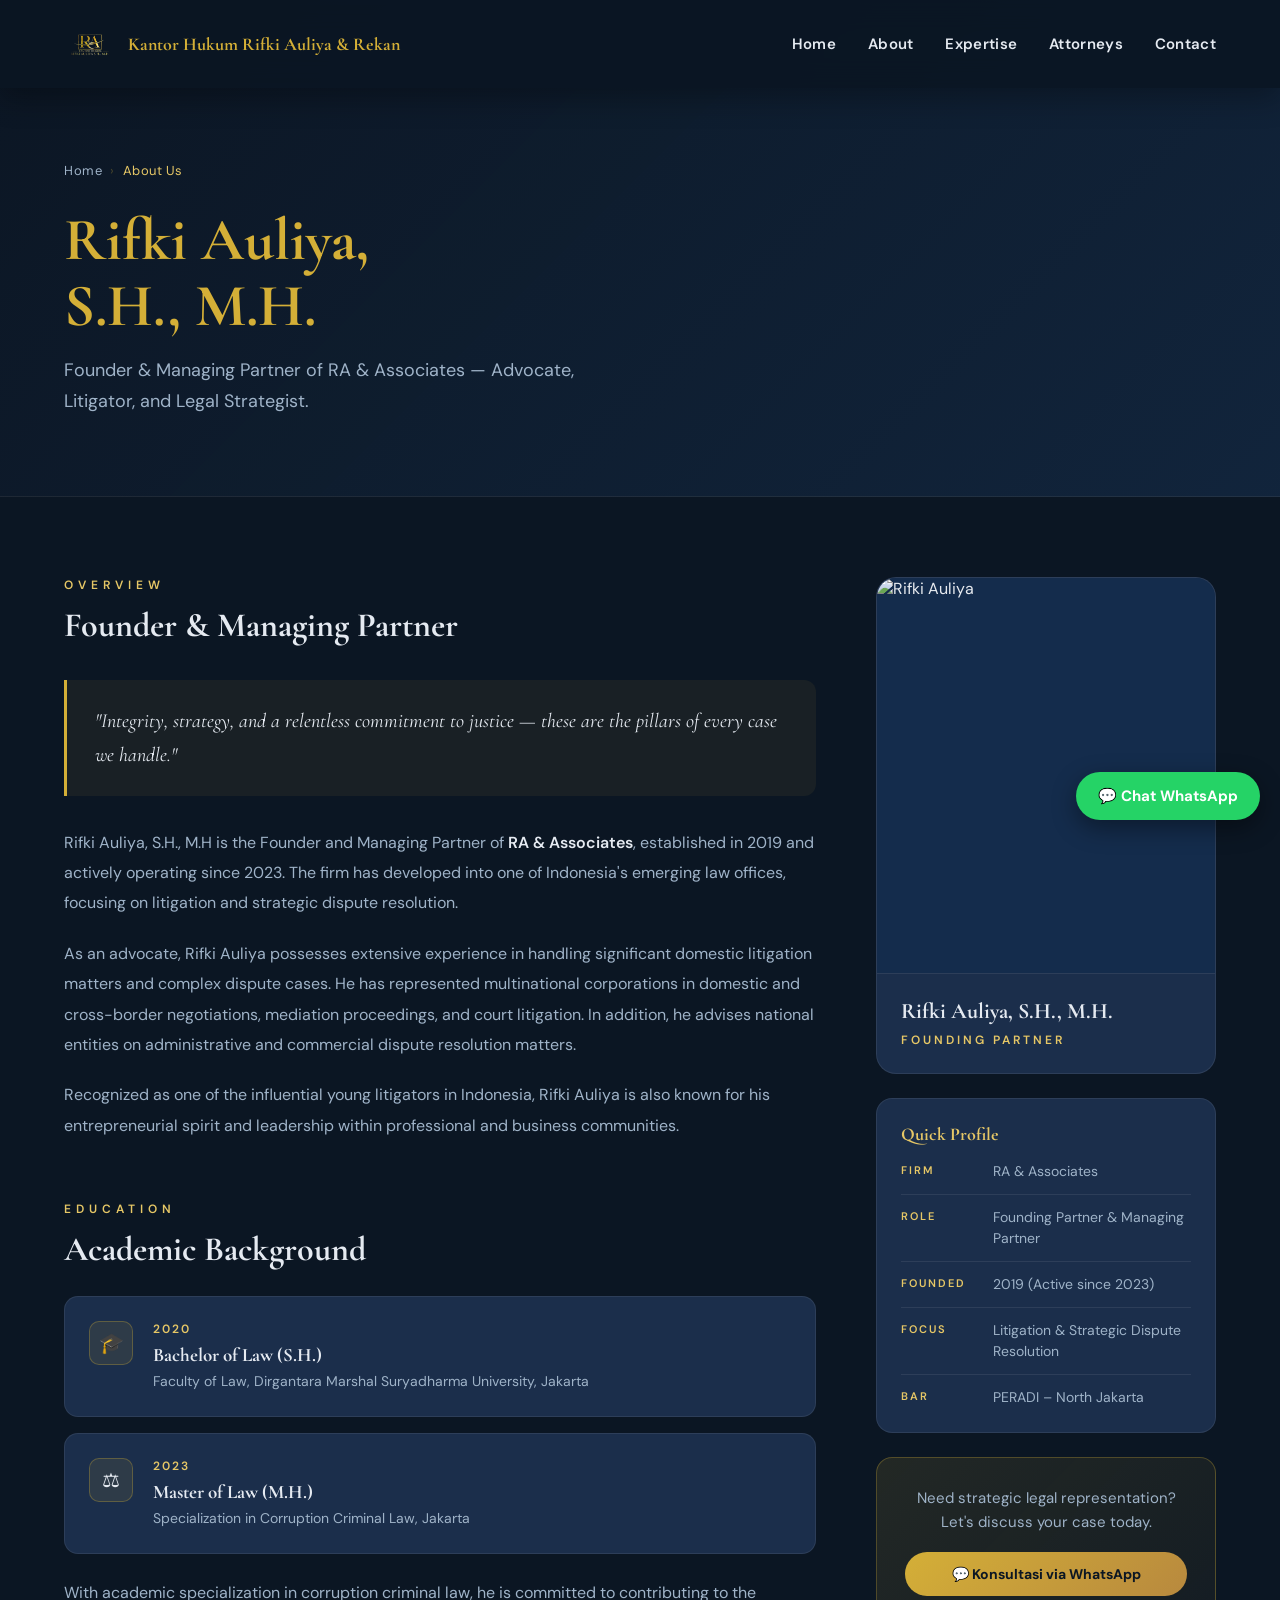
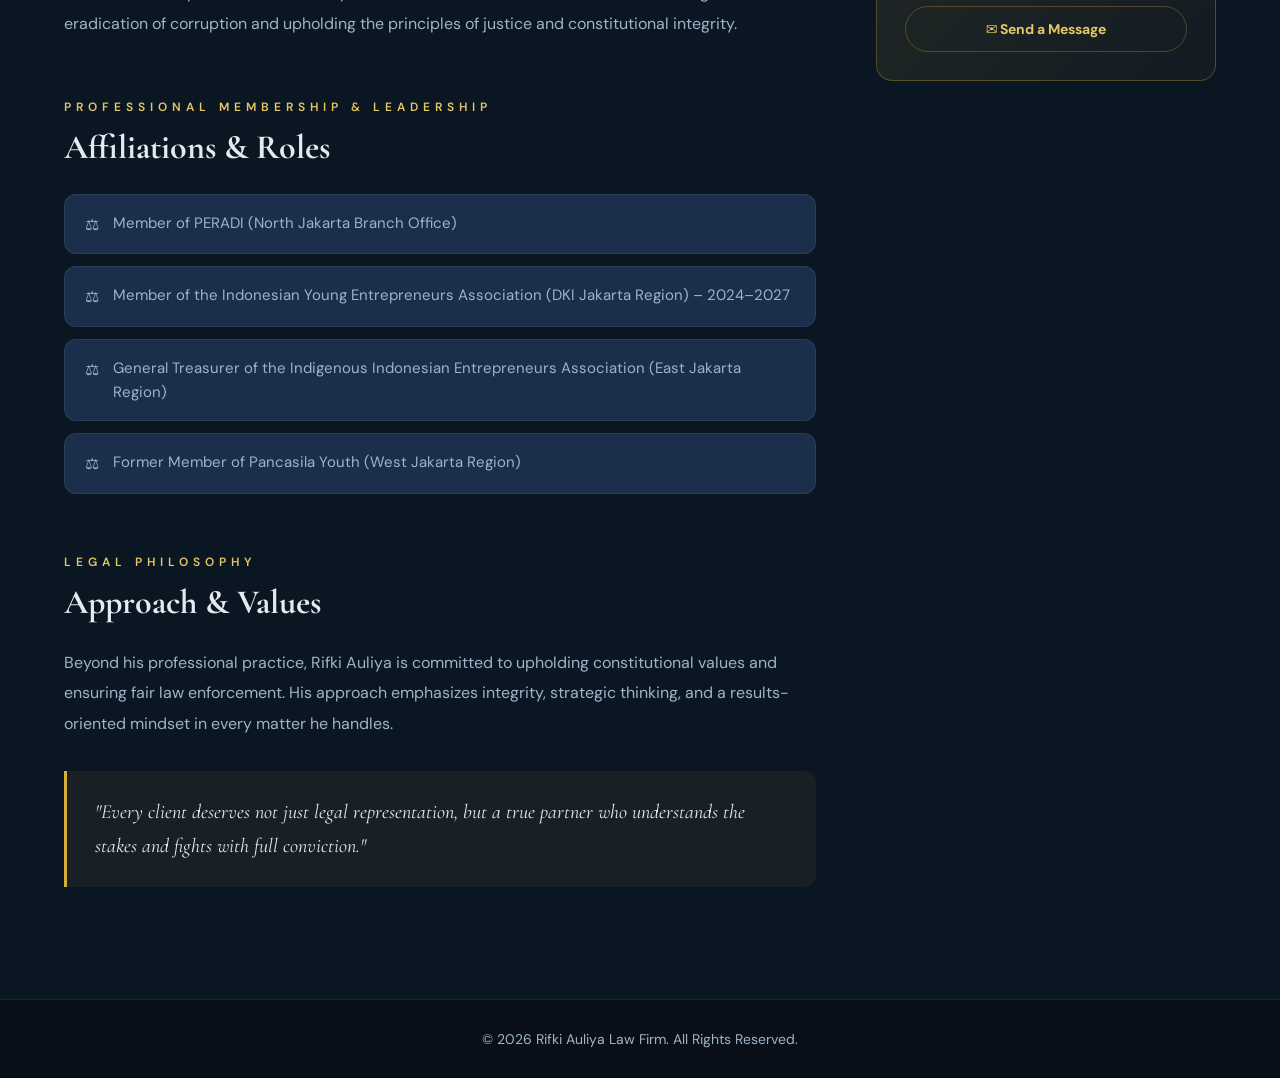
==== about.html @ 68eb241e "Revisi Rifki Law Firm" ====
<!DOCTYPE html>
<html lang="id">
<head>
<meta charset="UTF-8">
<meta name="viewport" content="width=device-width, initial-scale=1.0">
<title>About Us - Rifki Auliya Law Firm</title>

<link rel="preconnect" href="https://fonts.googleapis.com">
<link href="https://fonts.googleapis.com/css2?family=Cormorant+Garamond:wght@400;600;700&family=DM+Sans:wght@400;500;600;700&display=swap" rel="stylesheet">

<style>
/* ================= ROOT ================= */
:root{
  --dark:#0B1623;
  --dark-soft:#12263F;
  --surface:#142C4C;
  --card:#1B2E4B;
  --gold:#D4AF37;
  --gold-soft:#E6C766;
  --text:#E5EAF1;
  --muted:#9FB3C8;
  --border:rgba(255,255,255,.08);
  --border-gold:rgba(212,175,55,.3);
}

*{
  box-sizing:border-box;
  margin:0;
  padding:0;
  font-family:'DM Sans', system-ui, sans-serif;
}

body{
  background:var(--dark);
  color:var(--text);
  overflow-x:hidden;
}

/* ================= HEADER ================= */
header{
  position:fixed;
  top:0;
  left:0;
  width:100%;
  z-index:1000;
  padding:18px 0;
  background:rgba(11,22,35,.9);
  backdrop-filter:blur(14px);
  box-shadow:0 10px 30px rgba(0,0,0,.3);
}

.navbar{
  max-width:1200px;
  margin:auto;
  padding:0 24px;
  display:flex;
  justify-content:space-between;
  align-items:center;
}

.logo{
  display:flex;
  align-items:center;
  gap:12px;
  font-weight:700;
  font-size:18px;
  color:var(--gold);
  font-family:'Cormorant Garamond', serif;
  text-decoration:none;
}

.nav-menu{
  display:flex;
  gap:32px;
}

.nav-menu a{
  text-decoration:none;
  color:var(--text);
  font-weight:600;
  position:relative;
  font-size:15px;
  letter-spacing:.3px;
}

.nav-menu a::after{
  content:"";
  position:absolute;
  bottom:-6px;
  left:0;
  width:0;
  height:2px;
  background:var(--gold);
  transition:.3s;
}

.nav-menu a:hover::after{ width:100%; }
.nav-menu a:hover{ color:var(--gold-soft); }

.hamburger{
  display:none;
  font-size:26px;
  color:var(--text);
  cursor:pointer;
}

/* ================= HERO BANNER ================= */
.about-hero{
  padding-top:82px;
  background:
    linear-gradient(135deg, rgba(11,22,35,.95), rgba(18,38,63,.9)),
    url("https://images.unsplash.com/photo-1589829545856-d10d557cf95f") center/cover fixed;
  padding-bottom:80px;
  border-bottom:1px solid var(--border);
}

.about-hero-inner{
  max-width:1200px;
  margin:auto;
  padding:80px 24px 0;
}

.breadcrumb{
  display:flex;
  align-items:center;
  gap:8px;
  font-size:13px;
  color:var(--muted);
  margin-bottom:28px;
  letter-spacing:.5px;
}

.breadcrumb a{
  color:var(--muted);
  text-decoration:none;
  transition:.2s;
}

.breadcrumb a:hover{ color:var(--gold-soft); }
.breadcrumb span{ color:var(--border-gold); }

.about-hero-inner h1{
  font-family:'Cormorant Garamond', serif;
  font-size:60px;
  font-weight:700;
  color:var(--gold);
  line-height:1.1;
  max-width:700px;
}

.about-hero-inner .tagline{
  margin-top:16px;
  font-size:18px;
  color:var(--muted);
  max-width:560px;
  line-height:1.7;
}

/* ================= MAIN CONTENT ================= */
.about-main{
  max-width:1200px;
  margin:auto;
  padding:80px 24px;
  display:grid;
  grid-template-columns:1fr 340px;
  gap:60px;
  align-items:start;
}

/* ===== LEFT: ARTICLE ===== */
.about-article{}

.article-section{
  margin-bottom:60px;
}

.article-section:last-child{
  margin-bottom:0;
}

.section-label{
  letter-spacing:5px;
  font-size:12px;
  color:var(--gold-soft);
  font-weight:600;
  display:block;
  margin-bottom:12px;
}

.article-section h2{
  font-family:'Cormorant Garamond', serif;
  font-size:34px;
  font-weight:700;
  color:var(--text);
  margin-bottom:24px;
  line-height:1.25;
}

.article-section p{
  font-size:16px;
  line-height:1.9;
  color:var(--muted);
  margin-bottom:20px;
}

.article-section p:last-child{
  margin-bottom:0;
}

.article-section p strong{
  color:var(--text);
  font-weight:600;
}

/* QUOTE BLOCK */
.quote-block{
  background:rgba(212,175,55,.07);
  border-left:3px solid var(--gold);
  border-radius:0 12px 12px 0;
  padding:24px 28px;
  margin:32px 0;
}

.quote-block p{
  font-family:'Cormorant Garamond', serif;
  font-size:20px;
  font-style:italic;
  color:var(--text);
  line-height:1.7;
  margin:0;
}

/* EDUCATION CARDS */
.edu-cards{
  display:grid;
  gap:16px;
}

.edu-card{
  background:var(--card);
  border:1px solid var(--border);
  border-radius:14px;
  padding:24px;
  display:flex;
  gap:20px;
  align-items:flex-start;
  transition:.3s;
}

.edu-card:hover{
  border-color:var(--border-gold);
  background:rgba(212,175,55,.04);
}

.edu-icon{
  width:44px;
  height:44px;
  border-radius:10px;
  background:rgba(212,175,55,.1);
  border:1px solid var(--border-gold);
  display:flex;
  align-items:center;
  justify-content:center;
  font-size:20px;
  flex-shrink:0;
}

.edu-detail h4{
  font-family:'Cormorant Garamond', serif;
  font-size:19px;
  font-weight:700;
  color:var(--text);
  margin-bottom:4px;
}

.edu-detail p{
  font-size:14px;
  color:var(--muted);
  line-height:1.6;
  margin:0;
}

.edu-year{
  font-size:12px;
  letter-spacing:2px;
  color:var(--gold-soft);
  font-weight:600;
  margin-bottom:6px;
  display:block;
}

/* MEMBERSHIP LIST */
.membership-list{
  display:grid;
  gap:12px;
  list-style:none;
  padding:0;
}

.membership-list li{
  display:flex;
  align-items:flex-start;
  gap:14px;
  font-size:15px;
  color:var(--muted);
  line-height:1.6;
  padding:16px 20px;
  background:var(--card);
  border:1px solid var(--border);
  border-radius:12px;
  transition:.3s;
}

.membership-list li:hover{
  border-color:var(--border-gold);
  color:var(--text);
}

.membership-list li::before{
  content:'⚖';
  font-size:16px;
  flex-shrink:0;
  margin-top:1px;
}

/* ===== RIGHT: SIDEBAR ===== */
.about-sidebar{
  position:sticky;
  top:110px;
  display:flex;
  flex-direction:column;
  gap:24px;
}

/* PROFILE CARD */
.profile-card{
  background:var(--card);
  border:1px solid var(--border);
  border-radius:20px;
  overflow:hidden;
}

.profile-card-img{
  width:100%;
  aspect-ratio:3/3.5;
  position:relative;
  overflow:hidden;
  background:var(--surface);
}

.profile-card-img img{
  width:100%;
  height:100%;
  object-fit:cover;
  object-position:top;
  filter:grayscale(30%);
  transition:.4s;
}

.profile-card-img:hover img{
  filter:grayscale(0%);
  transform:scale(1.03);
}

.profile-card-body{
  padding:24px;
  border-top:1px solid var(--border);
}

.profile-card-body h3{
  font-family:'Cormorant Garamond', serif;
  font-size:22px;
  font-weight:700;
  color:var(--text);
  margin-bottom:4px;
}

.profile-card-body .role{
  font-size:12px;
  letter-spacing:3px;
  color:var(--gold-soft);
  font-weight:600;
}

/* QUICK INFO */
.quick-info{
  background:var(--card);
  border:1px solid var(--border);
  border-radius:16px;
  padding:24px;
}

.quick-info h4{
  font-family:'Cormorant Garamond', serif;
  font-size:18px;
  color:var(--gold-soft);
  margin-bottom:16px;
  font-weight:700;
}

.info-row{
  display:flex;
  flex-direction:column;
  gap:12px;
}

.info-item{
  display:flex;
  align-items:flex-start;
  gap:12px;
  padding-bottom:12px;
  border-bottom:1px solid var(--border);
}

.info-item:last-child{
  padding-bottom:0;
  border-bottom:none;
}

.info-item .label{
  font-size:11px;
  letter-spacing:2px;
  color:var(--gold-soft);
  font-weight:600;
  min-width:80px;
  padding-top:2px;
}

.info-item .value{
  font-size:14px;
  color:var(--muted);
  line-height:1.5;
}

/* CTA CARD */
.cta-card{
  background:linear-gradient(135deg, rgba(212,175,55,.12), rgba(212,175,55,.04));
  border:1px solid var(--border-gold);
  border-radius:16px;
  padding:28px;
  text-align:center;
}

.cta-card p{
  font-size:15px;
  color:var(--muted);
  line-height:1.6;
  margin-bottom:18px;
}

.cta-btn{
  display:inline-flex;
  align-items:center;
  gap:8px;
  padding:13px 24px;
  border-radius:50px;
  background:linear-gradient(135deg, var(--gold), #b8893e);
  color:#0B1623;
  font-weight:700;
  font-size:14px;
  text-decoration:none;
  transition:.3s;
  border:none;
  cursor:pointer;
  width:100%;
  justify-content:center;
}

.cta-btn:hover{
  transform:translateY(-2px);
  box-shadow:0 12px 30px rgba(212,175,55,.3);
}

/* ================= MOBILE SIDEBAR ================= */
.mobile-sidebar{
  position:fixed;
  top:0;
  left:-100%;
  width:270px;
  height:100vh;
  background:var(--dark-soft);
  border-right:1px solid var(--border);
  padding:100px 28px;
  transition:.3s;
  z-index:1001;
}

.mobile-sidebar.active{ left:0; }

.mobile-sidebar a{
  display:block;
  margin-bottom:24px;
  color:var(--text);
  text-decoration:none;
  font-weight:600;
  font-size:16px;
  transition:.2s;
}

.mobile-sidebar a:hover{ color:var(--gold); }

.overlay{
  position:fixed;
  inset:0;
  background:rgba(0,0,0,.6);
  opacity:0;
  pointer-events:none;
  transition:.3s;
  z-index:1000;
}

.overlay.active{
  opacity:1;
  pointer-events:auto;
}

/* ================= WHATSAPP FLOAT ================= */
.wa-float{
  position:fixed;
  bottom:80px;
  right:20px;
  background:#25D366;
  color:#fff;
  padding:14px 22px;
  border-radius:50px;
  font-weight:700;
  cursor:pointer;
  box-shadow:0 8px 25px rgba(0,0,0,.4);
  z-index:999;
  text-decoration:none;
  display:flex;
  align-items:center;
  gap:8px;
  transition:.3s;
  font-size:15px;
}

.wa-float:hover{
  transform:translateY(-3px);
  box-shadow:0 12px 30px rgba(0,0,0,.5);
}

/* ================= FOOTER ================= */
footer{
  background:#080f18;
  text-align:center;
  padding:30px;
  color:var(--muted);
  font-size:14px;
  border-top:1px solid var(--border);
}

/* ================= RESPONSIVE ================= */
@media(max-width:960px){
  .about-main{
    grid-template-columns:1fr;
  }
  .about-sidebar{
    position:static;
    order:-1;
  }
  .profile-card{
    display:grid;
    grid-template-columns:180px 1fr;
  }
  .profile-card-img{
    aspect-ratio:auto;
    min-height:200px;
  }
  .about-hero-inner h1{ font-size:44px; }
}

@media(max-width:768px){
  .nav-menu{ display:none; }
  .hamburger{ display:block; }
  .profile-card{ grid-template-columns:1fr; }
  .profile-card-img{ aspect-ratio:3/2; }
  .about-hero-inner h1{ font-size:36px; }
}

@media(max-width:500px){
  .about-hero-inner h1{ font-size:30px; }
  .wa-float{ bottom:20px; right:15px; padding:12px 18px; font-size:14px; }
}
</style>
</head>

<body>

<!-- ================= HEADER ================= -->
<header>
  <div class="navbar">
    <a href="index.html" class="logo">
      <img src="./assets/img/rifkiauliya_logo.png" alt="Logo" width="52" height="52">
      Kantor Hukum Rifki Auliya & Rekan
    </a>

    <nav class="nav-menu">
      <a href="index.html#home">Home</a>
      <a href="index.html#about">About</a>
      <a href="index.html#expertise">Expertise</a>
      <a href="index.html#attorney">Attorneys</a>
      <a href="index.html#contact">Contact</a>
    </nav>

    <div class="hamburger" id="hamburger">☰</div>
  </div>
</header>

<!-- ================= MOBILE SIDEBAR ================= -->
<div class="mobile-sidebar" id="mobileSidebar">
  <a href="index.html#home">Home</a>
  <a href="index.html#about">About</a>
  <a href="index.html#expertise">Expertise</a>
  <a href="index.html#attorney">Attorneys</a>
  <a href="index.html#contact">Contact</a>
</div>
<div class="overlay" id="overlay"></div>

<!-- ================= HERO BANNER ================= -->
<div class="about-hero">
  <div class="about-hero-inner">
    <div class="breadcrumb">
      <a href="index.html">Home</a>
      <span>›</span>
      <span style="color:var(--gold-soft);">About Us</span>
    </div>
    <h1>Rifki Auliya,<br>S.H., M.H.</h1>
    <p class="tagline">Founder & Managing Partner of RA & Associates — Advocate, Litigator, and Legal Strategist.</p>
  </div>
</div>

<!-- ================= MAIN CONTENT ================= -->
<div class="about-main">

  <!-- LEFT: ARTICLE -->
  <div class="about-article">

    <!-- INTRO -->
    <div class="article-section">
      <span class="section-label">OVERVIEW</span>
      <h2>Founder & Managing Partner</h2>

      <div class="quote-block">
        <p>"Integrity, strategy, and a relentless commitment to justice — these are the pillars of every case we handle."</p>
      </div>

      <p>
        Rifki Auliya, S.H., M.H is the Founder and Managing Partner of 
        <strong>RA & Associates</strong>, established in 2019 and actively operating 
        since 2023. The firm has developed into one of Indonesia's emerging law offices, 
        focusing on litigation and strategic dispute resolution.
      </p>

      <p>
        As an advocate, Rifki Auliya possesses extensive experience in handling 
        significant domestic litigation matters and complex dispute cases. 
        He has represented multinational corporations in domestic and cross-border 
        negotiations, mediation proceedings, and court litigation. In addition, 
        he advises national entities on administrative and commercial dispute 
        resolution matters.
      </p>

      <p>
        Recognized as one of the influential young litigators in Indonesia, 
        Rifki Auliya is also known for his entrepreneurial spirit and leadership 
        within professional and business communities.
      </p>
    </div>

    <!-- EDUCATION -->
    <div class="article-section">
      <span class="section-label">EDUCATION</span>
      <h2>Academic Background</h2>

      <div class="edu-cards">
        <div class="edu-card">
          <div class="edu-icon">🎓</div>
          <div class="edu-detail">
            <span class="edu-year">2020</span>
            <h4>Bachelor of Law (S.H.)</h4>
            <p>Faculty of Law, Dirgantara Marshal Suryadharma University, Jakarta</p>
          </div>
        </div>

        <div class="edu-card">
          <div class="edu-icon">⚖️</div>
          <div class="edu-detail">
            <span class="edu-year">2023</span>
            <h4>Master of Law (M.H.)</h4>
            <p>Specialization in Corruption Criminal Law, Jakarta</p>
          </div>
        </div>
      </div>

      <p style="margin-top:24px;">
        With academic specialization in corruption criminal law, 
        he is committed to contributing to the eradication of corruption 
        and upholding the principles of justice and constitutional integrity.
      </p>
    </div>

    <!-- MEMBERSHIPS -->
    <div class="article-section">
      <span class="section-label">PROFESSIONAL MEMBERSHIP & LEADERSHIP</span>
      <h2>Affiliations & Roles</h2>

      <ul class="membership-list">
        <li>Member of PERADI (North Jakarta Branch Office)</li>
        <li>Member of the Indonesian Young Entrepreneurs Association (DKI Jakarta Region) – 2024–2027</li>
        <li>General Treasurer of the Indigenous Indonesian Entrepreneurs Association (East Jakarta Region)</li>
        <li>Former Member of Pancasila Youth (West Jakarta Region)</li>
      </ul>
    </div>

    <!-- PHILOSOPHY -->
    <div class="article-section">
      <span class="section-label">LEGAL PHILOSOPHY</span>
      <h2>Approach & Values</h2>

      <p>
        Beyond his professional practice, Rifki Auliya is committed to 
        upholding constitutional values and ensuring fair law enforcement. 
        His approach emphasizes integrity, strategic thinking, and a 
        results-oriented mindset in every matter he handles.
      </p>

      <div class="quote-block">
        <p>"Every client deserves not just legal representation, but a true partner who understands the stakes and fights with full conviction."</p>
      </div>
    </div>

  </div>

  <!-- RIGHT: SIDEBAR -->
  <div class="about-sidebar">

    <!-- PROFILE CARD -->
    <div class="profile-card">
      <div class="profile-card-img">
        <img src="assets/img/founder.png" alt="Rifki Auliya">
      </div>
      <div class="profile-card-body">
        <h3>Rifki Auliya, S.H., M.H.</h3>
        <span class="role">FOUNDING PARTNER</span>
      </div>
    </div>

    <!-- QUICK INFO -->
    <div class="quick-info">
      <h4>Quick Profile</h4>
      <div class="info-row">
        <div class="info-item">
          <span class="label">FIRM</span>
          <span class="value">RA & Associates</span>
        </div>
        <div class="info-item">
          <span class="label">ROLE</span>
          <span class="value">Founding Partner & Managing Partner</span>
        </div>
        <div class="info-item">
          <span class="label">FOUNDED</span>
          <span class="value">2019 (Active since 2023)</span>
        </div>
        <div class="info-item">
          <span class="label">FOCUS</span>
          <span class="value">Litigation & Strategic Dispute Resolution</span>
        </div>
        <div class="info-item">
          <span class="label">BAR</span>
          <span class="value">PERADI – North Jakarta</span>
        </div>
      </div>
    </div>

    <!-- CTA -->
    <div class="cta-card">
      <p>Need strategic legal representation? Let's discuss your case today.</p>
      <a href="https://wa.me/6281287879621" target="_blank" rel="noopener noreferrer" class="cta-btn">
        💬 Konsultasi via WhatsApp
      </a>
      <a href="index.html#contact" class="cta-btn" style="margin-top:10px; background:transparent; border:1px solid var(--border-gold); color:var(--gold-soft);">
        ✉️ Send a Message
      </a>
    </div>

  </div>
</div>

<!-- ================= FOOTER ================= -->
<footer>
  © 2026 Rifki Auliya Law Firm. All Rights Reserved.
</footer>

<!-- ================= WHATSAPP FLOAT BUTTON ================= -->
<a class="wa-float" 
   href="https://wa.me/6281287879621" 
   target="_blank"
   rel="noopener noreferrer"
   aria-label="Chat WhatsApp">
  💬 Chat WhatsApp
</a>

<!-- ================= SCRIPT ================= -->
<script>
/* SIDEBAR MOBILE */
const hamburger = document.getElementById("hamburger");
const sidebar   = document.getElementById("mobileSidebar");
const overlay   = document.getElementById("overlay");

hamburger.onclick = () => {
  sidebar.classList.add("active");
  overlay.classList.add("active");
};

overlay.onclick = closeSidebar;
document.querySelectorAll(".mobile-sidebar a").forEach(link => {
  link.onclick = closeSidebar;
});

function closeSidebar(){
  sidebar.classList.remove("active");
  overlay.classList.remove("active");
}
</script>

</body>
</html>
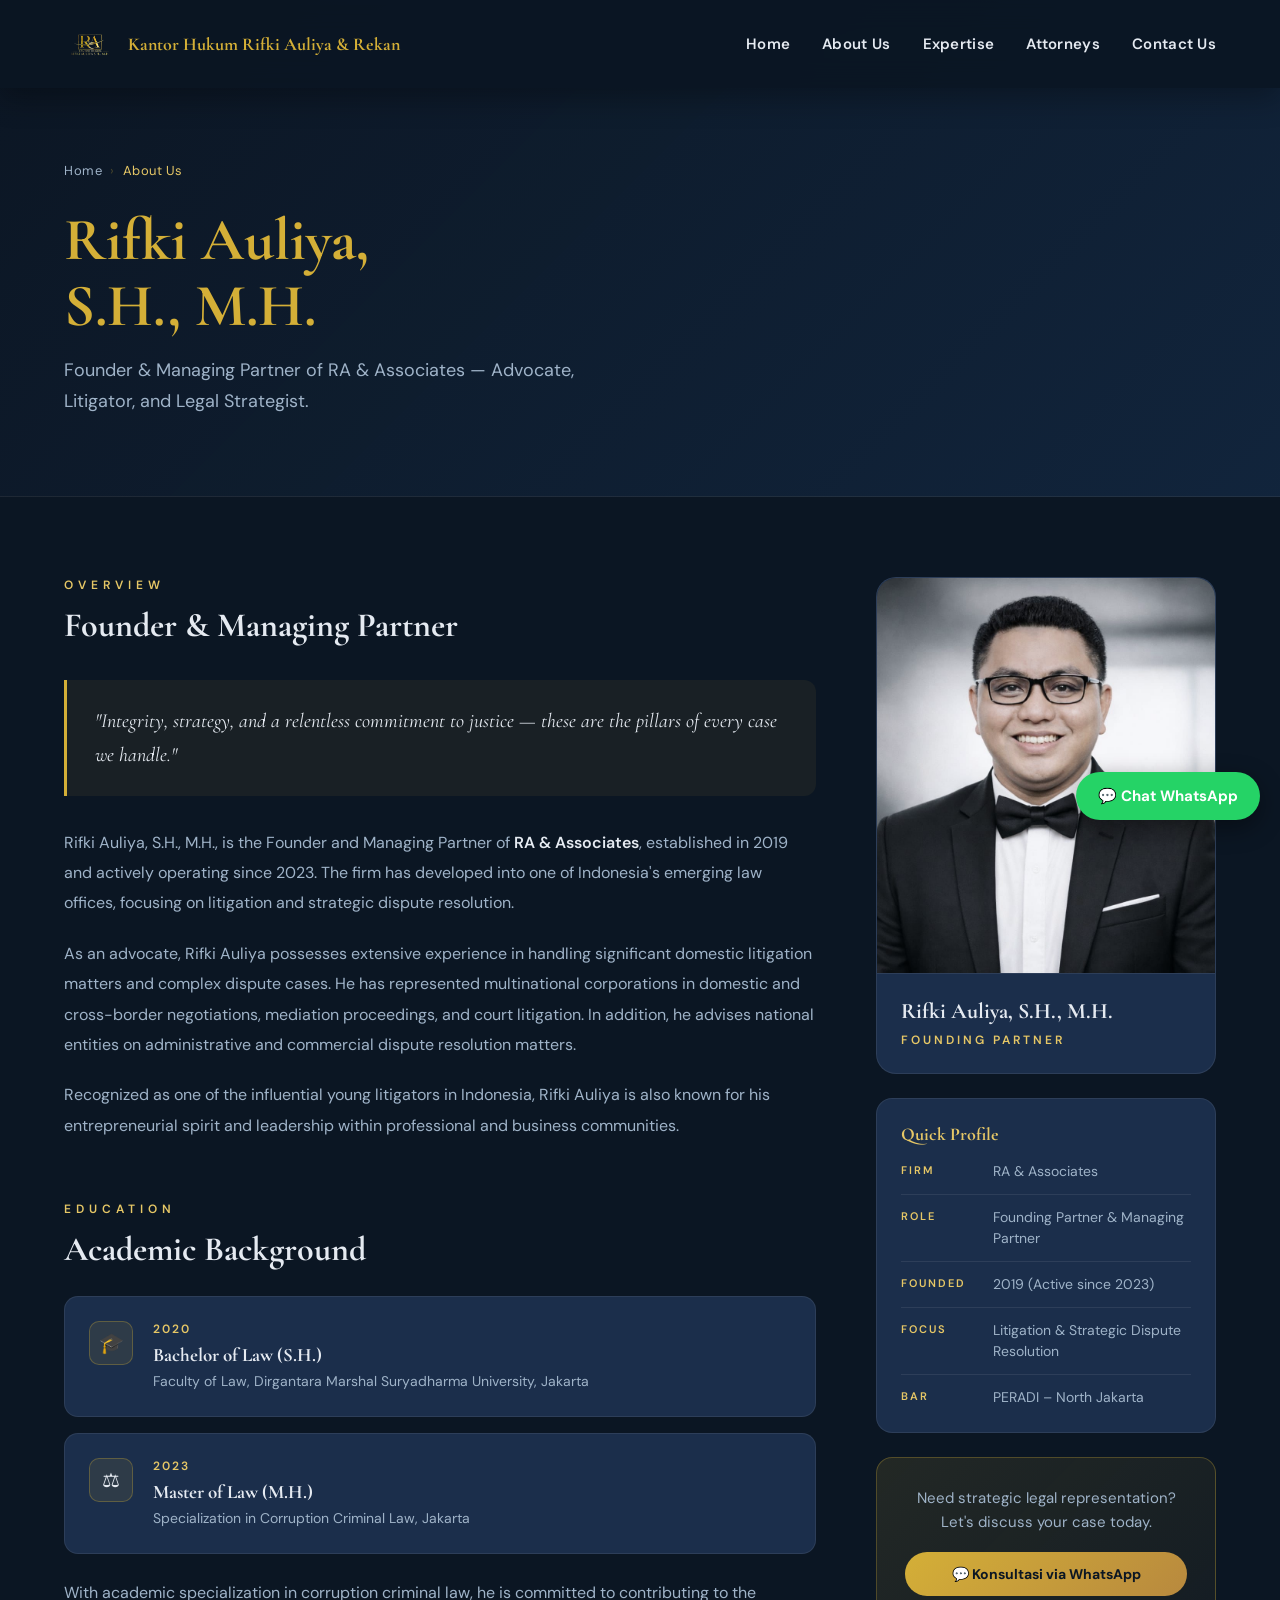
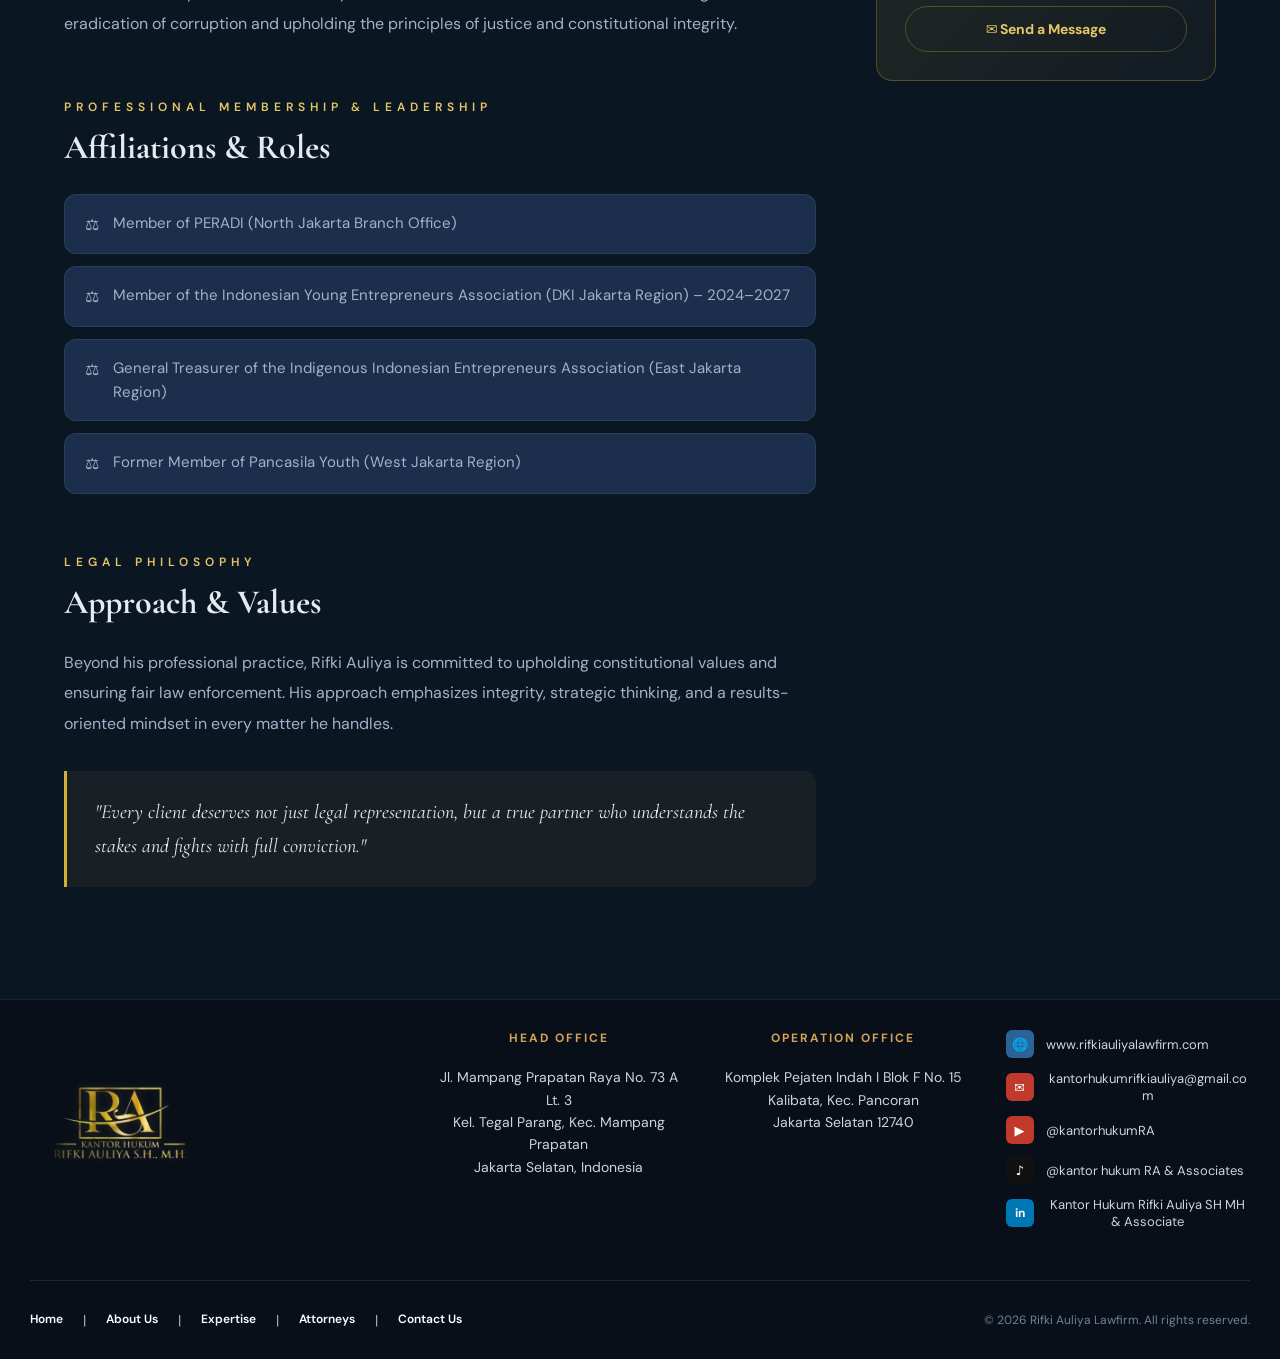
==== commit 4e3c41a0: "Update Rifki Law Firm" ====
--- a/about.html
+++ b/about.html
@@ -9,580 +9,8 @@
 <link href="https://fonts.googleapis.com/css2?family=Cormorant+Garamond:wght@400;600;700&family=DM+Sans:wght@400;500;600;700&display=swap" rel="stylesheet">
 
 <style>
-/* ================= ROOT ================= */
-:root{
-  --dark:#0B1623;
-  --dark-soft:#12263F;
-  --surface:#142C4C;
-  --card:#1B2E4B;
-  --gold:#D4AF37;
-  --gold-soft:#E6C766;
-  --text:#E5EAF1;
-  --muted:#9FB3C8;
-  --border:rgba(255,255,255,.08);
-  --border-gold:rgba(212,175,55,.3);
-}
-
-*{
-  box-sizing:border-box;
-  margin:0;
-  padding:0;
-  font-family:'DM Sans', system-ui, sans-serif;
-}
-
-body{
-  background:var(--dark);
-  color:var(--text);
-  overflow-x:hidden;
-}
-
-/* ================= HEADER ================= */
-header{
-  position:fixed;
-  top:0;
-  left:0;
-  width:100%;
-  z-index:1000;
-  padding:18px 0;
-  background:rgba(11,22,35,.9);
-  backdrop-filter:blur(14px);
-  box-shadow:0 10px 30px rgba(0,0,0,.3);
-}
-
-.navbar{
-  max-width:1200px;
-  margin:auto;
-  padding:0 24px;
-  display:flex;
-  justify-content:space-between;
-  align-items:center;
-}
-
-.logo{
-  display:flex;
-  align-items:center;
-  gap:12px;
-  font-weight:700;
-  font-size:18px;
-  color:var(--gold);
-  font-family:'Cormorant Garamond', serif;
-  text-decoration:none;
-}
-
-.nav-menu{
-  display:flex;
-  gap:32px;
-}
-
-.nav-menu a{
-  text-decoration:none;
-  color:var(--text);
-  font-weight:600;
-  position:relative;
-  font-size:15px;
-  letter-spacing:.3px;
-}
-
-.nav-menu a::after{
-  content:"";
-  position:absolute;
-  bottom:-6px;
-  left:0;
-  width:0;
-  height:2px;
-  background:var(--gold);
-  transition:.3s;
-}
-
-.nav-menu a:hover::after{ width:100%; }
-.nav-menu a:hover{ color:var(--gold-soft); }
-
-.hamburger{
-  display:none;
-  font-size:26px;
-  color:var(--text);
-  cursor:pointer;
-}
-
-/* ================= HERO BANNER ================= */
-.about-hero{
-  padding-top:82px;
-  background:
-    linear-gradient(135deg, rgba(11,22,35,.95), rgba(18,38,63,.9)),
-    url("https://images.unsplash.com/photo-1589829545856-d10d557cf95f") center/cover fixed;
-  padding-bottom:80px;
-  border-bottom:1px solid var(--border);
-}
-
-.about-hero-inner{
-  max-width:1200px;
-  margin:auto;
-  padding:80px 24px 0;
-}
-
-.breadcrumb{
-  display:flex;
-  align-items:center;
-  gap:8px;
-  font-size:13px;
-  color:var(--muted);
-  margin-bottom:28px;
-  letter-spacing:.5px;
-}
-
-.breadcrumb a{
-  color:var(--muted);
-  text-decoration:none;
-  transition:.2s;
-}
-
-.breadcrumb a:hover{ color:var(--gold-soft); }
-.breadcrumb span{ color:var(--border-gold); }
-
-.about-hero-inner h1{
-  font-family:'Cormorant Garamond', serif;
-  font-size:60px;
-  font-weight:700;
-  color:var(--gold);
-  line-height:1.1;
-  max-width:700px;
-}
-
-.about-hero-inner .tagline{
-  margin-top:16px;
-  font-size:18px;
-  color:var(--muted);
-  max-width:560px;
-  line-height:1.7;
-}
-
-/* ================= MAIN CONTENT ================= */
-.about-main{
-  max-width:1200px;
-  margin:auto;
-  padding:80px 24px;
-  display:grid;
-  grid-template-columns:1fr 340px;
-  gap:60px;
-  align-items:start;
-}
-
-/* ===== LEFT: ARTICLE ===== */
-.about-article{}
-
-.article-section{
-  margin-bottom:60px;
-}
-
-.article-section:last-child{
-  margin-bottom:0;
-}
-
-.section-label{
-  letter-spacing:5px;
-  font-size:12px;
-  color:var(--gold-soft);
-  font-weight:600;
-  display:block;
-  margin-bottom:12px;
-}
-
-.article-section h2{
-  font-family:'Cormorant Garamond', serif;
-  font-size:34px;
-  font-weight:700;
-  color:var(--text);
-  margin-bottom:24px;
-  line-height:1.25;
-}
-
-.article-section p{
-  font-size:16px;
-  line-height:1.9;
-  color:var(--muted);
-  margin-bottom:20px;
-}
-
-.article-section p:last-child{
-  margin-bottom:0;
-}
-
-.article-section p strong{
-  color:var(--text);
-  font-weight:600;
-}
-
-/* QUOTE BLOCK */
-.quote-block{
-  background:rgba(212,175,55,.07);
-  border-left:3px solid var(--gold);
-  border-radius:0 12px 12px 0;
-  padding:24px 28px;
-  margin:32px 0;
-}
-
-.quote-block p{
-  font-family:'Cormorant Garamond', serif;
-  font-size:20px;
-  font-style:italic;
-  color:var(--text);
-  line-height:1.7;
-  margin:0;
-}
-
-/* EDUCATION CARDS */
-.edu-cards{
-  display:grid;
-  gap:16px;
-}
-
-.edu-card{
-  background:var(--card);
-  border:1px solid var(--border);
-  border-radius:14px;
-  padding:24px;
-  display:flex;
-  gap:20px;
-  align-items:flex-start;
-  transition:.3s;
-}
-
-.edu-card:hover{
-  border-color:var(--border-gold);
-  background:rgba(212,175,55,.04);
-}
-
-.edu-icon{
-  width:44px;
-  height:44px;
-  border-radius:10px;
-  background:rgba(212,175,55,.1);
-  border:1px solid var(--border-gold);
-  display:flex;
-  align-items:center;
-  justify-content:center;
-  font-size:20px;
-  flex-shrink:0;
-}
-
-.edu-detail h4{
-  font-family:'Cormorant Garamond', serif;
-  font-size:19px;
-  font-weight:700;
-  color:var(--text);
-  margin-bottom:4px;
-}
-
-.edu-detail p{
-  font-size:14px;
-  color:var(--muted);
-  line-height:1.6;
-  margin:0;
-}
-
-.edu-year{
-  font-size:12px;
-  letter-spacing:2px;
-  color:var(--gold-soft);
-  font-weight:600;
-  margin-bottom:6px;
-  display:block;
-}
-
-/* MEMBERSHIP LIST */
-.membership-list{
-  display:grid;
-  gap:12px;
-  list-style:none;
-  padding:0;
-}
-
-.membership-list li{
-  display:flex;
-  align-items:flex-start;
-  gap:14px;
-  font-size:15px;
-  color:var(--muted);
-  line-height:1.6;
-  padding:16px 20px;
-  background:var(--card);
-  border:1px solid var(--border);
-  border-radius:12px;
-  transition:.3s;
-}
-
-.membership-list li:hover{
-  border-color:var(--border-gold);
-  color:var(--text);
-}
-
-.membership-list li::before{
-  content:'⚖';
-  font-size:16px;
-  flex-shrink:0;
-  margin-top:1px;
-}
-
-/* ===== RIGHT: SIDEBAR ===== */
-.about-sidebar{
-  position:sticky;
-  top:110px;
-  display:flex;
-  flex-direction:column;
-  gap:24px;
-}
-
-/* PROFILE CARD */
-.profile-card{
-  background:var(--card);
-  border:1px solid var(--border);
-  border-radius:20px;
-  overflow:hidden;
-}
-
-.profile-card-img{
-  width:100%;
-  aspect-ratio:3/3.5;
-  position:relative;
-  overflow:hidden;
-  background:var(--surface);
-}
-
-.profile-card-img img{
-  width:100%;
-  height:100%;
-  object-fit:cover;
-  object-position:top;
-  filter:grayscale(30%);
-  transition:.4s;
-}
-
-.profile-card-img:hover img{
-  filter:grayscale(0%);
-  transform:scale(1.03);
-}
-
-.profile-card-body{
-  padding:24px;
-  border-top:1px solid var(--border);
-}
-
-.profile-card-body h3{
-  font-family:'Cormorant Garamond', serif;
-  font-size:22px;
-  font-weight:700;
-  color:var(--text);
-  margin-bottom:4px;
-}
-
-.profile-card-body .role{
-  font-size:12px;
-  letter-spacing:3px;
-  color:var(--gold-soft);
-  font-weight:600;
-}
-
-/* QUICK INFO */
-.quick-info{
-  background:var(--card);
-  border:1px solid var(--border);
-  border-radius:16px;
-  padding:24px;
-}
-
-.quick-info h4{
-  font-family:'Cormorant Garamond', serif;
-  font-size:18px;
-  color:var(--gold-soft);
-  margin-bottom:16px;
-  font-weight:700;
-}
-
-.info-row{
-  display:flex;
-  flex-direction:column;
-  gap:12px;
-}
-
-.info-item{
-  display:flex;
-  align-items:flex-start;
-  gap:12px;
-  padding-bottom:12px;
-  border-bottom:1px solid var(--border);
-}
-
-.info-item:last-child{
-  padding-bottom:0;
-  border-bottom:none;
-}
-
-.info-item .label{
-  font-size:11px;
-  letter-spacing:2px;
-  color:var(--gold-soft);
-  font-weight:600;
-  min-width:80px;
-  padding-top:2px;
-}
-
-.info-item .value{
-  font-size:14px;
-  color:var(--muted);
-  line-height:1.5;
-}
-
-/* CTA CARD */
-.cta-card{
-  background:linear-gradient(135deg, rgba(212,175,55,.12), rgba(212,175,55,.04));
-  border:1px solid var(--border-gold);
-  border-radius:16px;
-  padding:28px;
-  text-align:center;
-}
-
-.cta-card p{
-  font-size:15px;
-  color:var(--muted);
-  line-height:1.6;
-  margin-bottom:18px;
-}
-
-.cta-btn{
-  display:inline-flex;
-  align-items:center;
-  gap:8px;
-  padding:13px 24px;
-  border-radius:50px;
-  background:linear-gradient(135deg, var(--gold), #b8893e);
-  color:#0B1623;
-  font-weight:700;
-  font-size:14px;
-  text-decoration:none;
-  transition:.3s;
-  border:none;
-  cursor:pointer;
-  width:100%;
-  justify-content:center;
-}
-
-.cta-btn:hover{
-  transform:translateY(-2px);
-  box-shadow:0 12px 30px rgba(212,175,55,.3);
-}
-
-/* ================= MOBILE SIDEBAR ================= */
-.mobile-sidebar{
-  position:fixed;
-  top:0;
-  left:-100%;
-  width:270px;
-  height:100vh;
-  background:var(--dark-soft);
-  border-right:1px solid var(--border);
-  padding:100px 28px;
-  transition:.3s;
-  z-index:1001;
-}
-
-.mobile-sidebar.active{ left:0; }
-
-.mobile-sidebar a{
-  display:block;
-  margin-bottom:24px;
-  color:var(--text);
-  text-decoration:none;
-  font-weight:600;
-  font-size:16px;
-  transition:.2s;
-}
-
-.mobile-sidebar a:hover{ color:var(--gold); }
-
-.overlay{
-  position:fixed;
-  inset:0;
-  background:rgba(0,0,0,.6);
-  opacity:0;
-  pointer-events:none;
-  transition:.3s;
-  z-index:1000;
-}
-
-.overlay.active{
-  opacity:1;
-  pointer-events:auto;
-}
-
-/* ================= WHATSAPP FLOAT ================= */
-.wa-float{
-  position:fixed;
-  bottom:80px;
-  right:20px;
-  background:#25D366;
-  color:#fff;
-  padding:14px 22px;
-  border-radius:50px;
-  font-weight:700;
-  cursor:pointer;
-  box-shadow:0 8px 25px rgba(0,0,0,.4);
-  z-index:999;
-  text-decoration:none;
-  display:flex;
-  align-items:center;
-  gap:8px;
-  transition:.3s;
-  font-size:15px;
-}
-
-.wa-float:hover{
-  transform:translateY(-3px);
-  box-shadow:0 12px 30px rgba(0,0,0,.5);
-}
-
-/* ================= FOOTER ================= */
-footer{
-  background:#080f18;
-  text-align:center;
-  padding:30px;
-  color:var(--muted);
-  font-size:14px;
-  border-top:1px solid var(--border);
-}
-
-/* ================= RESPONSIVE ================= */
-@media(max-width:960px){
-  .about-main{
-    grid-template-columns:1fr;
-  }
-  .about-sidebar{
-    position:static;
-    order:-1;
-  }
-  .profile-card{
-    display:grid;
-    grid-template-columns:180px 1fr;
-  }
-  .profile-card-img{
-    aspect-ratio:auto;
-    min-height:200px;
-  }
-  .about-hero-inner h1{ font-size:44px; }
-}
-
-@media(max-width:768px){
-  .nav-menu{ display:none; }
-  .hamburger{ display:block; }
-  .profile-card{ grid-template-columns:1fr; }
-  .profile-card-img{ aspect-ratio:3/2; }
-  .about-hero-inner h1{ font-size:36px; }
-}
-
-@media(max-width:500px){
-  .about-hero-inner h1{ font-size:30px; }
-  .wa-float{ bottom:20px; right:15px; padding:12px 18px; font-size:14px; }
-}
 </style>
+<link rel="stylesheet" href="./assets/css/style.css">
 </head>
 
 <body>
@@ -597,13 +25,13 @@
 
     <nav class="nav-menu">
       <a href="index.html#home">Home</a>
-      <a href="index.html#about">About</a>
+      <a href="index.html#about">About Us</a>
       <a href="index.html#expertise">Expertise</a>
       <a href="index.html#attorney">Attorneys</a>
-      <a href="index.html#contact">Contact</a>
+      <a href="index.html#contact">Contact Us</a>
     </nav>
 
-    <div class="hamburger" id="hamburger">☰</div>
+    <div class="hamburger" id="hamburger" aria-label="Open menu">☰</div>
   </div>
 </header>
 
@@ -646,7 +74,7 @@
       </div>
 
       <p>
-        Rifki Auliya, S.H., M.H is the Founder and Managing Partner of 
+        Rifki Auliya, S.H., M.H., is the Founder and Managing Partner of 
         <strong>RA & Associates</strong>, established in 2019 and actively operating 
         since 2023. The firm has developed into one of Indonesia's emerging law offices, 
         focusing on litigation and strategic dispute resolution.
@@ -738,7 +166,7 @@
     <!-- PROFILE CARD -->
     <div class="profile-card">
       <div class="profile-card-img">
-        <img src="assets/img/founder.png" alt="Rifki Auliya">
+        <img src="assets/img/Founder.jpeg" alt="Rifki Auliya">
       </div>
       <div class="profile-card-body">
         <h3>Rifki Auliya, S.H., M.H.</h3>
@@ -789,7 +217,68 @@
 
 <!-- ================= FOOTER ================= -->
 <footer>
-  © 2026 Rifki Auliya Law Firm. All Rights Reserved.
+  <div class="footer-top">
+      <div class="footer-brand">
+            <img src="./assets/img/rifkiauliya_logo.png" alt="Logo" class="footer-logo-img">
+            <!-- <p style="font-style: italic; color: #718096;">Advokat & Konsultan Hukum</p> -->
+        </div>
+
+        <div class="footer-column">
+            <h4>Head Office</h4>
+            <p>
+                Jl. Mampang Prapatan Raya No. 73 A Lt. 3<br>
+                Kel. Tegal Parang, Kec. Mampang Prapatan<br>
+                Jakarta Selatan, Indonesia
+            </p>
+        </div>
+
+        <div class="footer-column">
+            <h4>Operation Office</h4>
+            <p>
+                Komplek Pejaten Indah I Blok F No. 15<br>
+                Kalibata, Kec. Pancoran<br>
+                Jakarta Selatan 12740
+            </p>
+        </div>
+
+        <div class="footer-column">
+            <ul class="reach-list">
+                <li>
+                    <span class="reach-icon reach-icon-web">🌐</span>
+                    <a href="https://www.rifkiauliyalawfirm.com" target="_blank">www.rifkiauliyalawfirm.com</a>
+                </li>
+                <li>
+                    <span class="reach-icon reach-icon-email">✉</span>
+                    <a href="mailto:kantorhukumrifkiauliya@gmail.com">kantorhukumrifkiauliya@gmail.com</a>
+                </li>
+                <li>
+                    <span class="reach-icon reach-icon-yt">▶</span>
+                    <a href="#" target="_blank">@kantorhukumRA</a>
+                </li>
+                <li>
+                    <span class="reach-icon reach-icon-tiktok">♪</span>
+                    <a href="#" target="_blank">@kantor hukum RA &amp; Associates</a>
+                </li>
+                <li>
+                    <span class="reach-icon reach-icon-li">in</span>
+                    <a href="#" target="_blank">Kantor Hukum Rifki Auliya SH MH &amp; Associate</a>
+                </li>
+            </ul>
+        </div>
+    </div>
+
+    <div class="footer-bottom">
+        <div class="footer-nav">
+            <a href="index.html#home">Home</a> |
+            <a href="index.html#about">About Us</a> |
+            <a href="index.html#expertise">Expertise</a> |
+            <a href="index.html#attorney">Attorneys</a> |
+            <a href="index.html#contact">Contact Us</a>
+        </div>
+        <div class="copyright">
+            © 2026 Rifki Auliya Lawfirm. All rights reserved.
+        </div>
+    </div>
 </footer>
 
 <!-- ================= WHATSAPP FLOAT BUTTON ================= -->
--- a/assets/css/style.css
+++ b/assets/css/style.css
@@ -0,0 +1,1600 @@
+/* ================= ROOT ================= */
+:root{
+  --dark:#0B1623;
+  --dark-soft:#12263F;
+  --surface:#142C4C;
+  --card:#1B2E4B;
+
+  --gold:#D4AF37;
+  --gold-soft:#E6C766;
+
+  --text:#E5EAF1;
+  --muted:#9FB3C8;
+
+  --border:rgba(255,255,255,.08);
+  --border-gold:rgba(212,175,55,.3);
+}
+
+*{
+  box-sizing:border-box;
+  margin:0;
+  padding:0;
+  font-family:'DM Sans', system-ui, sans-serif;
+}
+
+body{
+  background:var(--dark);
+  color:var(--text);
+  overflow-x:hidden;
+}
+
+/* ================= HEADER ================= */
+header{
+  position:fixed;
+  top:0;
+  left:0;
+  width:100%;
+  z-index:1000;
+  padding:18px 0;
+  background:transparent;
+  transition:.3s ease;
+}
+
+header.scrolled{
+  background:rgba(11,22,35,.9);
+  backdrop-filter:blur(14px);
+  box-shadow:0 10px 30px rgba(0,0,0,.3);
+}
+
+.navbar{
+  max-width:1200px;
+  margin:auto;
+  padding:0 24px;
+  display:flex;
+  justify-content:space-between;
+  align-items:center;
+}
+
+.logo{
+  display:flex;
+  align-items:center;
+  gap:12px;
+  font-weight:700;
+  font-size:18px;
+  color:var(--gold);
+  font-family:'Cormorant Garamond', serif;
+}
+
+.nav-menu{
+  display:flex;
+  gap:32px;
+}
+
+.nav-menu a{
+  text-decoration:none;
+  color:var(--text);
+  font-weight:600;
+  position:relative;
+  font-size:15px;
+  letter-spacing:.3px;
+}
+
+.nav-menu a::after{
+  content:"";
+  position:absolute;
+  bottom:-6px;
+  left:0;
+  width:0;
+  height:2px;
+  background:var(--gold);
+  transition:.3s;
+}
+
+.nav-menu a:hover::after{
+  width:100%;
+}
+
+.nav-menu a:hover{
+  color:var(--gold-soft);
+}
+
+/* HAMBURGER */
+.hamburger{
+  display:none;
+  font-size:26px;
+  color:var(--text);
+  cursor:pointer;
+}
+
+/* ================= HERO ================= */
+.hero{
+  min-height:100vh;
+  background:
+    linear-gradient(135deg, rgba(11,22,35,.92), rgba(18,38,63,.88)),
+    url("https://images.unsplash.com/photo-1589829545856-d10d557cf95f") center/cover;
+  display:flex;
+  align-items:center;
+}
+
+.hero-content{
+  max-width:1200px;
+  margin:auto;
+  padding:120px 24px 0;
+}
+
+.hero-badge{
+  display:inline-flex;
+  align-items:center;
+  gap:8px;
+  background:rgba(212,175,55,.12);
+  border:1px solid var(--border-gold);
+  padding:8px 18px;
+  border-radius:50px;
+  font-size:13px;
+  color:var(--gold-soft);
+  letter-spacing:2px;
+  font-weight:600;
+  margin-bottom:28px;
+}
+
+.hero h1{
+  font-size:52px;
+  color:var(--gold);
+  max-width:640px;
+  line-height:1.2;
+  font-family:'Cormorant Garamond', serif;
+  font-weight:700;
+}
+
+.hero p{
+  margin-top:20px;
+  max-width:520px;
+  line-height:1.8;
+  color:var(--muted);
+  font-size:17px;
+}
+
+.scroll-indicator{
+  margin-top:80px;
+  text-align:left;
+  color:var(--muted);
+  font-size:13px;
+  letter-spacing:2px;
+  opacity:.7;
+}
+
+.scroll-indicator .arrow{
+  margin-top:8px;
+  font-size:20px;
+  animation: bounce 1.8s infinite;
+}
+
+@keyframes bounce{
+  0%,100%{ transform:translateY(0); }
+  50%{ transform:translateY(8px); }
+}
+
+/* ================= ABOUT PREVIEW ================= */
+.about-preview{
+  background:var(--dark-soft);
+  padding:120px 24px;
+  border-top:1px solid var(--border);
+}
+
+.about-container{
+  max-width:1000px;
+  margin:auto;
+  display:grid;
+  grid-template-columns:1.2fr 1fr;
+  align-items:center;
+  gap:80px;
+}
+
+.about-label{
+  letter-spacing:6px;
+  font-size:13px;
+  color:var(--gold-soft);
+  font-weight:600;
+  display:block;
+  margin-bottom:20px;
+}
+
+.about-text h2{
+  font-size:36px;
+  margin-bottom:20px;
+  line-height:1.35;
+  color:var(--text);
+  font-family:'Cormorant Garamond', serif;
+  font-weight:700;
+}
+
+.about-text p{
+  font-size:16px;
+  line-height:1.85;
+  color:var(--muted);
+  max-width:580px;
+}
+
+.see-more{
+  display:inline-flex;
+  align-items:center;
+  gap:6px;
+  margin-top:28px;
+  text-decoration:none;
+  font-weight:600;
+  color:var(--gold-soft);
+  transition:.3s;
+  font-size:15px;
+}
+
+.see-more:hover{
+  color:var(--gold);
+  gap:10px;
+}
+
+.about-image{
+  position:relative;
+}
+
+.about-image::before{
+  content:'';
+  position:absolute;
+  inset:-12px;
+  border:1px solid var(--border-gold);
+  border-radius:24px;
+  opacity:.5;
+}
+
+.about-image img{
+  width:100%;
+  max-width:420px;
+  border-radius:20px;
+  display:block;
+  margin-left:auto;
+  position:relative;
+}
+
+/* ================= STATS ================= */
+.stats-section {
+  background:var(--dark);
+  padding:100px 24px;
+  border-top:1px solid var(--border);
+  border-bottom:1px solid var(--border);
+}
+
+.stats-container {
+  max-width:1200px;
+  margin:auto;
+  display:flex;
+  justify-content:space-between;
+  align-items:center;
+  text-align:center;
+}
+
+.stat-box { flex:1; }
+
+.stat-box h2 {
+  font-size:68px;
+  color:var(--gold);
+  margin-bottom:10px;
+  font-weight:700;
+  font-family:'Cormorant Garamond', serif;
+  line-height:1;
+}
+
+.stat-box p {
+  font-size:15px;
+  color:var(--muted);
+  font-weight:500;
+  letter-spacing:.5px;
+}
+
+.divider {
+  width:1px;
+  height:80px;
+  background:var(--border);
+}
+
+/* ================= SECTION ================= */
+section{
+  padding:100px 24px;
+  max-width:1200px;
+  margin:auto;
+}
+
+.section-title{
+  text-align:center;
+  margin-bottom:60px;
+}
+
+.section-title h2{
+  font-size:44px;
+  color:var(--gold);
+  margin-bottom:16px;
+  font-weight:700;
+  font-family:'Cormorant Garamond', serif;
+}
+
+.section-title .subtitle{
+  font-size:17px;
+  color:var(--muted);
+  max-width:560px;
+  margin:0 auto;
+  line-height:1.7;
+}
+
+/* ================= SERVICES ================= */
+.services{
+  display:grid;
+  grid-template-columns:repeat(3,1fr);
+  gap:20px;
+}
+
+@media (max-width:1024px){
+  .services{ grid-template-columns:repeat(2,1fr); }
+}
+
+@media (max-width:640px){
+  .services{ grid-template-columns:1fr; }
+}
+
+.service-card{
+  background:var(--card);
+  border:1px solid var(--border);
+  padding:30px;
+  border-radius:16px;
+  transition:.35s ease;
+  position:relative;
+  overflow:hidden;
+}
+
+.service-card::before{
+  content:'';
+  position:absolute;
+  top:0;
+  left:0;
+  width:3px;
+  height:0;
+  background:linear-gradient(180deg, var(--gold), var(--gold-soft));
+  transition:.35s ease;
+}
+
+.service-card:hover{
+  transform:translateY(-6px);
+  border-color:var(--border-gold);
+  box-shadow:0 20px 40px rgba(0,0,0,.4);
+}
+
+.service-card:hover::before{
+  height:100%;
+}
+
+.service-card h3{
+  color:var(--gold-soft);
+  margin-bottom:10px;
+  font-size:18px;
+  font-family:'Cormorant Garamond', serif;
+  font-weight:700;
+}
+
+.service-card p{
+  color:var(--muted);
+  font-size:14px;
+  line-height:1.7;
+}
+
+/* ================= CONTACT ================= */
+#contact{
+  background:var(--dark-soft);
+  border-top:1px solid var(--border);
+  max-width:100%;
+  padding:100px 24px;
+}
+
+#contact > .section-title{ max-width:1200px; margin:0 auto 60px; }
+
+.contact-box{
+  max-width:860px;
+  margin:auto;
+  background:var(--card);
+  padding:48px;
+  border-radius:22px;
+  border:1px solid var(--border);
+  box-shadow:0 25px 60px rgba(0,0,0,.35);
+}
+
+.contact-box form{
+  display:grid;
+  gap:16px;
+}
+
+.contact-box input,
+.contact-box textarea{
+  width:100%;
+  padding:14px 18px;
+  border-radius:12px;
+  border:1px solid var(--border);
+  background:rgba(255,255,255,.03);
+  color:var(--text);
+  font-size:15px;
+  font-family:'DM Sans', sans-serif;
+  transition:.3s;
+}
+
+.contact-box input::placeholder,
+.contact-box textarea::placeholder{
+  color:var(--muted);
+}
+
+.contact-box input:focus,
+.contact-box textarea:focus{
+  outline:none;
+  border-color:var(--gold);
+  background:rgba(212,175,55,.04);
+}
+
+.btn{
+  padding:16px;
+  border-radius:14px;
+  border:none;
+  background:linear-gradient(135deg,var(--gold),#b8893e);
+  color:#0B1623;
+  font-weight:700;
+  font-size:15px;
+  cursor:pointer;
+  transition:.3s ease;
+  letter-spacing:.3px;
+  font-family:'DM Sans', sans-serif;
+}
+
+.btn:hover{
+  transform:translateY(-2px);
+  box-shadow:0 12px 30px rgba(212,175,55,.3);
+}
+
+/* ================= GOOGLE MAPS ================= */
+.map-wrapper{
+  margin-top:40px;
+  border-radius:20px;
+  overflow:hidden;
+  border:1px solid var(--border);
+  box-shadow:0 20px 40px rgba(0,0,0,.3);
+  max-width:860px;
+  margin-left:auto;
+  margin-right:auto;
+}
+
+.map-wrapper iframe{
+  width:100%;
+  height:400px;
+  border:0;
+  display:block;
+}
+
+/* ================= MOBILE SIDEBAR ================= */
+.mobile-sidebar{
+  position:fixed;
+  top:0;
+  left:-100%;
+  width:270px;
+  height:100vh;
+  background:var(--dark-soft);
+  border-right:1px solid var(--border);
+  padding:100px 28px;
+  transition:.3s;
+  z-index:1001;
+}
+
+.mobile-sidebar.active{
+  left:0;
+}
+
+.mobile-sidebar a{
+  display:block;
+  margin-bottom:24px;
+  color:var(--text);
+  text-decoration:none;
+  font-weight:600;
+  font-size:16px;
+  transition:.2s;
+}
+
+.mobile-sidebar a:hover{
+  color:var(--gold);
+}
+
+/* OVERLAY */
+.overlay{
+  position:fixed;
+  inset:0;
+  background:rgba(0,0,0,.6);
+  opacity:0;
+  pointer-events:none;
+  transition:.3s;
+  z-index:1000;
+}
+
+.overlay.active{
+  opacity:1;
+  pointer-events:auto;
+}
+
+/* ================= WHATSAPP FLOAT ================= */
+.wa-float{
+  position:fixed;
+  bottom:80px;
+  right:20px;
+  background:#25D366;
+  color:#fff;
+  padding:14px 22px;
+  border-radius:50px;
+  font-weight:700;
+  cursor:pointer;
+  box-shadow:0 8px 25px rgba(0,0,0,.4);
+  z-index:999;
+  text-decoration:none;
+  display:flex;
+  align-items:center;
+  gap:8px;
+  transition:.3s;
+  font-size:15px;
+}
+
+.wa-float:hover{
+  transform:translateY(-3px);
+  box-shadow:0 12px 30px rgba(0,0,0,.5);
+}
+
+/* ================= FOOTER ================= */
+/* footer{
+  background:#080f18;
+  text-align:center;
+  padding:30px;
+  color:var(--muted);
+  font-size:14px;
+  border-top:1px solid var(--border);
+} */
+
+/* ================= RESPONSIVE ================= */
+@media(max-width:900px){
+  .nav-menu{ display:none; }
+  .hamburger{ display:block; }
+  .about-container{ grid-template-columns:1fr; text-align:center; gap:50px; }
+  .about-text p{ max-width:100%; }
+  .about-image::before{ display:none; }
+  .about-image img{ margin:0 auto; }
+  .stats-container{ flex-direction:column; gap:40px; padding:0 24px; }
+  .divider{ display:none; }
+  .contact-box{ padding:30px 20px; }
+  .section-title h2{ font-size:34px; }
+  .hero h1{ font-size:38px; }
+}
+
+@media(max-width:600px){
+  .hero h1{ font-size:32px; }
+  .section-title h2{ font-size:28px; }
+  .wa-float{ bottom:20px; right:15px; padding:12px 18px; font-size:14px; }
+}
+
+/* ===== SLIDER ===== */
+.slider-outer{
+  position:relative;
+  display:flex;
+  align-items:center;
+  gap:16px;
+}
+.slider-viewport{
+  overflow:hidden;
+  flex:1;
+  border-radius:16px;
+}
+.slider-track{
+  display:flex;
+  gap:24px;
+  transition:transform .45s cubic-bezier(.4,0,.2,1);
+}
+.slider-track .attorney-card{
+  flex:0 0 calc((100% - 48px) / 3);
+  min-width:0;
+}
+@media(max-width:900px){
+  .slider-track .attorney-card{ flex:0 0 calc((100% - 24px) / 2); }
+}
+@media(max-width:560px){
+  .slider-track .attorney-card{ flex:0 0 100%; }
+}
+.slider-btn{
+  flex-shrink:0;
+  width:48px;
+  height:48px;
+  border-radius:50%;
+  border:1px solid var(--border-gold);
+  background:rgba(212,175,55,.08);
+  color:var(--gold);
+  font-size:20px;
+  cursor:pointer;
+  transition:.3s;
+  display:flex;
+  align-items:center;
+  justify-content:center;
+}
+.slider-btn:hover{
+  background:rgba(212,175,55,.2);
+  box-shadow:0 0 20px rgba(212,175,55,.2);
+}
+.slider-btn:disabled{
+  opacity:.25;
+  cursor:not-allowed;
+}
+.slider-dots{
+  display:flex;
+  justify-content:center;
+  gap:8px;
+  margin-top:28px;
+}
+.slider-dot{
+  width:8px;
+  height:8px;
+  border-radius:50%;
+  background:var(--border);
+  border:1px solid rgba(212,175,55,.2);
+  cursor:pointer;
+  transition:.3s;
+}
+.slider-dot.active{
+  background:var(--gold);
+  transform:scale(1.25);
+}
+
+/* ===== ATTORNEY SECTION CLEAN ===== */
+.attorney-section{
+  max-width:100%;
+  background:var(--dark-soft);
+  border-top:1px solid var(--border);
+  padding:100px 24px;
+}
+
+.attorney-container{
+  max-width:1200px;
+  margin:auto;
+}
+
+.attorney-header{
+  display:flex;
+  justify-content:space-between;
+  align-items:flex-end;
+  margin-bottom:60px;
+  flex-wrap:wrap;
+  gap:20px;
+}
+
+.attorney-header-label{
+  letter-spacing:6px;
+  font-size:13px;
+  color:var(--gold-soft);
+  font-weight:600;
+  display:block;
+  margin-bottom:16px;
+}
+
+.attorney-header-title{
+  font-size:46px;
+  color:var(--text);
+  font-family:'Cormorant Garamond', serif;
+  font-weight:700;
+  line-height:1.2;
+  max-width:520px;
+}
+
+.attorney-see-more{
+  display:inline-flex;
+  align-items:center;
+  gap:8px;
+  background:none;
+  border:none;
+  cursor:pointer;
+  color:var(--gold-soft);
+  font-weight:600;
+  font-size:15px;
+  transition:.3s;
+  white-space:nowrap;
+  font-family:'DM Sans',sans-serif;
+}
+
+.attorney-see-more:hover{
+  color:var(--gold);
+  gap:14px;
+}
+
+/* ===== MODAL HEADER CLEAN ===== */
+.modal-header-label{
+  letter-spacing:6px;
+  font-size:12px;
+  color:var(--gold-soft);
+  font-weight:600;
+  display:block;
+  margin-bottom:10px;
+}
+
+.modal-header-title{
+  font-family:'Cormorant Garamond',serif;
+  font-size:36px;
+  color:var(--text);
+  font-weight:700;
+}
+
+/* ===== ATTORNEY CARDS ===== */
+.attorney-card{
+  background:var(--card);
+  border:1px solid var(--border);
+  border-radius:16px;
+  overflow:hidden;
+  transition:.35s ease;
+  cursor:default;
+}
+.attorney-card:hover{
+  transform:translateY(-6px);
+  border-color:var(--border-gold);
+  box-shadow:0 20px 50px rgba(0,0,0,.45);
+}
+.attorney-photo{
+  width:100%;
+  aspect-ratio:3/3.5;
+  overflow:hidden;
+  background:var(--surface);
+  position:relative;
+}
+.attorney-photo img{
+  width:100%;
+  height:100%;
+  object-fit:cover;
+  object-position:top;
+  filter:grayscale(100%);
+  transition:.4s ease;
+}
+.attorney-card:hover .attorney-photo img{
+  filter:grayscale(0%);
+  transform:scale(1.04);
+}
+.attorney-placeholder{
+  width:100%;
+  height:100%;
+  display:flex;
+  align-items:center;
+  justify-content:center;
+  font-family:'Cormorant Garamond', serif;
+  font-size:52px;
+  font-weight:700;
+  color:rgba(212,175,55,.4);
+  background:linear-gradient(135deg, var(--surface), var(--dark-soft));
+  letter-spacing:4px;
+}
+.placeholder-wrap{
+  display:flex;
+  align-items:stretch;
+}
+.attorney-info{
+  padding:20px 22px;
+  border-top:1px solid var(--border);
+}
+.attorney-info h4{
+  font-family:'Cormorant Garamond', serif;
+  font-size:20px;
+  font-weight:700;
+  color:var(--text);
+  margin-bottom:6px;
+  line-height:1.3;
+}
+.attorney-info span{
+  font-size:12px;
+  letter-spacing:3px;
+  color:var(--gold-soft);
+  font-weight:600;
+}
+
+/* ===== MODAL ===== */
+.attorney-modal{
+  position:fixed;
+  inset:0;
+  z-index:2000;
+  display:flex;
+  align-items:center;
+  justify-content:center;
+  padding:24px;
+  opacity:0;
+  pointer-events:none;
+  transition:opacity .3s;
+}
+.attorney-modal.open{
+  opacity:1;
+  pointer-events:auto;
+}
+.attorney-modal-overlay{
+  position:absolute;
+  inset:0;
+  background:rgba(0,0,0,.75);
+  backdrop-filter:blur(6px);
+}
+.attorney-modal-box{
+  position:relative;
+  background:var(--dark-soft);
+  border:1px solid var(--border-gold);
+  border-radius:24px;
+  width:100%;
+  max-width:1000px;
+  max-height:90vh;
+  overflow-y:auto;
+  padding:48px;
+  box-shadow:0 40px 80px rgba(0,0,0,.6);
+  transform:translateY(30px);
+  transition:transform .35s cubic-bezier(.4,0,.2,1);
+}
+.attorney-modal.open .attorney-modal-box{
+  transform:translateY(0);
+}
+.attorney-modal-header{
+  display:flex;
+  justify-content:space-between;
+  align-items:flex-start;
+  margin-bottom:40px;
+}
+.modal-close{
+  background:rgba(255,255,255,.06);
+  border:1px solid var(--border);
+  color:var(--muted);
+  width:40px;
+  height:40px;
+  border-radius:50%;
+  cursor:pointer;
+  font-size:16px;
+  transition:.3s;
+  display:flex;
+  align-items:center;
+  justify-content:center;
+  flex-shrink:0;
+}
+.modal-close:hover{
+  background:rgba(212,175,55,.1);
+  border-color:var(--border-gold);
+  color:var(--gold);
+}
+.attorney-modal-grid{
+  display:grid;
+  grid-template-columns:repeat(3,1fr);
+  gap:24px;
+}
+@media(max-width:700px){
+  .attorney-modal-grid{ grid-template-columns:repeat(2,1fr); }
+  .attorney-modal-box{ padding:28px 20px; }
+}
+@media(max-width:440px){
+  .attorney-modal-grid{ grid-template-columns:1fr; }
+}
+.attorney-modal-box::-webkit-scrollbar{ width:6px; }
+.attorney-modal-box::-webkit-scrollbar-track{ background:transparent; }
+.attorney-modal-box::-webkit-scrollbar-thumb{ background:var(--border-gold); border-radius:3px; }
+
+
+/* FOOTER STYLE REFINEMENT */
+footer {
+    background: #051622; /* Navy lebih pekat agar elegan */
+    color: #ffffff;
+    padding: 60px 8% 20px;
+    font-size: 14px;
+}
+
+.footer-top {
+    display: grid;
+    grid-template-columns: 1.5fr 1fr 1fr 1fr;
+    gap: 40px;
+    margin-bottom: 50px;
+}
+
+.footer-brand h2 {
+    font-family: 'Playfair Display', serif;
+    font-size: 28px;
+    color: #D4A259;
+    margin-bottom: 10px;
+    line-height: 1.2;
+}
+
+.footer-column h4 {
+    color: #D4A259;
+    text-transform: uppercase;
+    font-size: 12px;
+    letter-spacing: 2px;
+    margin-bottom: 20px;
+}
+
+.footer-column p {
+    color: #cbd5e0;
+    line-height: 1.6;
+    margin-bottom: 15px;
+}
+
+.social-links {
+    display: flex;
+    gap: 15px;
+    margin-top: 15px;
+}
+
+.social-links a {
+    color: #fff;
+    font-size: 18px;
+    transition: 0.3s;
+}
+
+.social-links a:hover { color: #D4A259; }
+
+/* Garis Tipis & Navigasi Bawah */
+.footer-bottom {
+    border-top: 1px solid rgba(255,255,255,0.1);
+    padding-top: 30px;
+    display: flex;
+    justify-content: space-between;
+    align-items: center;
+}
+
+.footer-nav {
+    display: flex;
+    gap: 20px;
+}
+
+.footer-nav a {
+    color: #fff;
+    text-decoration: none;
+    font-weight: 600;
+    font-size: 12px;
+}
+
+.footer-nav a {
+    transition: 0.3s;
+}
+
+.footer-nav a:hover {
+    color: #D4A259;
+}
+
+.copyright {
+    color: #718096;
+    font-size: 12px;
+}
+
+@media (max-width: 992px) {
+    .footer-top { grid-template-columns: 1fr 1fr; }
+}
+
+@media (max-width: 600px) {
+    .footer-top { grid-template-columns: 1fr; }
+    .footer-bottom { flex-direction: column; gap: 20px; text-align: center; }
+}
+
+.footer-logo-img {
+    max-width: 180px; /* Atur lebar logo sesuai keinginan */
+    height: auto;
+    display: block;
+}
+
+/* Jika kamu ingin logo sedikit bercahaya di latar gelap */
+.footer-logo-img {
+    filter: drop-shadow(0px 0px 5px rgba(212, 162, 89, 0.2));
+}
+
+/* Reach Us At list */
+.reach-list {
+    list-style: none;
+    padding: 0;
+    margin: 0;
+    display: flex;
+    flex-direction: column;
+    gap: 12px;
+}
+.reach-list li {
+    display: flex;
+    align-items: center;
+    gap: 12px;
+    color: #cbd5e0;
+    font-size: 13px;
+}
+.reach-list li a {
+    color: #cbd5e0;
+    text-decoration: none;
+    transition: color 0.3s;
+    word-break: break-word;
+}
+.reach-list li a:hover {
+    color: #D4A259;
+}
+.reach-icon {
+    display: inline-flex;
+    align-items: center;
+    justify-content: center;
+    width: 28px;
+    height: 28px;
+    border-radius: 6px;
+    font-size: 13px;
+    font-weight: 700;
+    flex-shrink: 0;
+    background: #1a2a3a;
+}
+.reach-icon-web  { background: #2a6496; color: #fff; }
+.reach-icon-email{ background: #c0392b; color: #fff; }
+.reach-icon-yt   { background: #c0392b; color: #fff; }
+.reach-icon-tiktok{ background: #111; color: #fff; }
+.reach-icon-li   { background: #0077b5; color: #fff; font-size: 12px; }
+
+/* Style About */
+
+/* ================= ROOT ================= */
+:root{
+  --dark:#0B1623;
+  --dark-soft:#12263F;
+  --surface:#142C4C;
+  --card:#1B2E4B;
+  --gold:#D4AF37;
+  --gold-soft:#E6C766;
+  --text:#E5EAF1;
+  --muted:#9FB3C8;
+  --border:rgba(255,255,255,.08);
+  --border-gold:rgba(212,175,55,.3);
+}
+
+*{
+  box-sizing:border-box;
+  margin:0;
+  padding:0;
+  font-family:'DM Sans', system-ui, sans-serif;
+}
+
+body{
+  background:var(--dark);
+  color:var(--text);
+  overflow-x:hidden;
+}
+
+/* ================= HEADER ================= */
+header{
+  position:fixed;
+  top:0;
+  left:0;
+  width:100%;
+  z-index:1000;
+  padding:18px 0;
+  background:rgba(11,22,35,.9);
+  backdrop-filter:blur(14px);
+  box-shadow:0 10px 30px rgba(0,0,0,.3);
+}
+
+.navbar{
+  max-width:1200px;
+  margin:auto;
+  padding:0 24px;
+  display:flex;
+  justify-content:space-between;
+  align-items:center;
+}
+
+.logo{
+  display:flex;
+  align-items:center;
+  gap:12px;
+  font-weight:700;
+  font-size:18px;
+  color:var(--gold);
+  font-family:'Cormorant Garamond', serif;
+  text-decoration:none;
+}
+
+.nav-menu{
+  display:flex;
+  gap:32px;
+}
+
+.nav-menu a{
+  text-decoration:none;
+  color:var(--text);
+  font-weight:600;
+  position:relative;
+  font-size:15px;
+  letter-spacing:.3px;
+}
+
+.nav-menu a::after{
+  content:"";
+  position:absolute;
+  bottom:-6px;
+  left:0;
+  width:0;
+  height:2px;
+  background:var(--gold);
+  transition:.3s;
+}
+
+.nav-menu a:hover::after{ width:100%; }
+.nav-menu a:hover{ color:var(--gold-soft); }
+
+.hamburger{
+  display:none;
+  font-size:26px;
+  color:var(--text);
+  cursor:pointer;
+}
+
+/* ================= HERO BANNER ================= */
+.about-hero{
+  padding-top:82px;
+  background:
+    linear-gradient(135deg, rgba(11,22,35,.95), rgba(18,38,63,.9)),
+    url("https://images.unsplash.com/photo-1589829545856-d10d557cf95f") center/cover fixed;
+  padding-bottom:80px;
+  border-bottom:1px solid var(--border);
+}
+
+.about-hero-inner{
+  max-width:1200px;
+  margin:auto;
+  padding:80px 24px 0;
+}
+
+.breadcrumb{
+  display:flex;
+  align-items:center;
+  gap:8px;
+  font-size:13px;
+  color:var(--muted);
+  margin-bottom:28px;
+  letter-spacing:.5px;
+}
+
+.breadcrumb a{
+  color:var(--muted);
+  text-decoration:none;
+  transition:.2s;
+}
+
+.breadcrumb a:hover{ color:var(--gold-soft); }
+.breadcrumb span{ color:var(--border-gold); }
+
+.about-hero-inner h1{
+  font-family:'Cormorant Garamond', serif;
+  font-size:60px;
+  font-weight:700;
+  color:var(--gold);
+  line-height:1.1;
+  max-width:700px;
+}
+
+.about-hero-inner .tagline{
+  margin-top:16px;
+  font-size:18px;
+  color:var(--muted);
+  max-width:560px;
+  line-height:1.7;
+}
+
+/* ================= MAIN CONTENT ================= */
+.about-main{
+  max-width:1200px;
+  margin:auto;
+  padding:80px 24px;
+  display:grid;
+  grid-template-columns:1fr 340px;
+  gap:60px;
+  align-items:start;
+}
+
+/* ===== LEFT: ARTICLE ===== */
+.about-article{}
+
+.article-section{
+  margin-bottom:60px;
+}
+
+.article-section:last-child{
+  margin-bottom:0;
+}
+
+.section-label{
+  letter-spacing:5px;
+  font-size:12px;
+  color:var(--gold-soft);
+  font-weight:600;
+  display:block;
+  margin-bottom:12px;
+}
+
+.article-section h2{
+  font-family:'Cormorant Garamond', serif;
+  font-size:34px;
+  font-weight:700;
+  color:var(--text);
+  margin-bottom:24px;
+  line-height:1.25;
+}
+
+.article-section p{
+  font-size:16px;
+  line-height:1.9;
+  color:var(--muted);
+  margin-bottom:20px;
+}
+
+.article-section p:last-child{
+  margin-bottom:0;
+}
+
+.article-section p strong{
+  color:var(--text);
+  font-weight:600;
+}
+
+/* QUOTE BLOCK */
+.quote-block{
+  background:rgba(212,175,55,.07);
+  border-left:3px solid var(--gold);
+  border-radius:0 12px 12px 0;
+  padding:24px 28px;
+  margin:32px 0;
+}
+
+.quote-block p{
+  font-family:'Cormorant Garamond', serif;
+  font-size:20px;
+  font-style:italic;
+  color:var(--text);
+  line-height:1.7;
+  margin:0;
+}
+
+/* EDUCATION CARDS */
+.edu-cards{
+  display:grid;
+  gap:16px;
+}
+
+.edu-card{
+  background:var(--card);
+  border:1px solid var(--border);
+  border-radius:14px;
+  padding:24px;
+  display:flex;
+  gap:20px;
+  align-items:flex-start;
+  transition:.3s;
+}
+
+.edu-card:hover{
+  border-color:var(--border-gold);
+  background:rgba(212,175,55,.04);
+}
+
+.edu-icon{
+  width:44px;
+  height:44px;
+  border-radius:10px;
+  background:rgba(212,175,55,.1);
+  border:1px solid var(--border-gold);
+  display:flex;
+  align-items:center;
+  justify-content:center;
+  font-size:20px;
+  flex-shrink:0;
+}
+
+.edu-detail h4{
+  font-family:'Cormorant Garamond', serif;
+  font-size:19px;
+  font-weight:700;
+  color:var(--text);
+  margin-bottom:4px;
+}
+
+.edu-detail p{
+  font-size:14px;
+  color:var(--muted);
+  line-height:1.6;
+  margin:0;
+}
+
+.edu-year{
+  font-size:12px;
+  letter-spacing:2px;
+  color:var(--gold-soft);
+  font-weight:600;
+  margin-bottom:6px;
+  display:block;
+}
+
+/* MEMBERSHIP LIST */
+.membership-list{
+  display:grid;
+  gap:12px;
+  list-style:none;
+  padding:0;
+}
+
+.membership-list li{
+  display:flex;
+  align-items:flex-start;
+  gap:14px;
+  font-size:15px;
+  color:var(--muted);
+  line-height:1.6;
+  padding:16px 20px;
+  background:var(--card);
+  border:1px solid var(--border);
+  border-radius:12px;
+  transition:.3s;
+}
+
+.membership-list li:hover{
+  border-color:var(--border-gold);
+  color:var(--text);
+}
+
+.membership-list li::before{
+  content:'⚖';
+  font-size:16px;
+  flex-shrink:0;
+  margin-top:1px;
+}
+
+/* ===== RIGHT: SIDEBAR ===== */
+.about-sidebar{
+  position:sticky;
+  top:110px;
+  display:flex;
+  flex-direction:column;
+  gap:24px;
+}
+
+/* PROFILE CARD */
+.profile-card{
+  background:var(--card);
+  border:1px solid var(--border);
+  border-radius:20px;
+  overflow:hidden;
+}
+
+.profile-card-img{
+  width:100%;
+  aspect-ratio:3/3.5;
+  position:relative;
+  overflow:hidden;
+  background:var(--surface);
+}
+
+.profile-card-img img{
+  width:100%;
+  height:100%;
+  object-fit:cover;
+  object-position:top;
+  filter:grayscale(30%);
+  transition:.4s;
+}
+
+.profile-card-img:hover img{
+  filter:grayscale(0%);
+  transform:scale(1.03);
+}
+
+.profile-card-body{
+  padding:24px;
+  border-top:1px solid var(--border);
+}
+
+.profile-card-body h3{
+  font-family:'Cormorant Garamond', serif;
+  font-size:22px;
+  font-weight:700;
+  color:var(--text);
+  margin-bottom:4px;
+}
+
+.profile-card-body .role{
+  font-size:12px;
+  letter-spacing:3px;
+  color:var(--gold-soft);
+  font-weight:600;
+}
+
+/* QUICK INFO */
+.quick-info{
+  background:var(--card);
+  border:1px solid var(--border);
+  border-radius:16px;
+  padding:24px;
+}
+
+.quick-info h4{
+  font-family:'Cormorant Garamond', serif;
+  font-size:18px;
+  color:var(--gold-soft);
+  margin-bottom:16px;
+  font-weight:700;
+}
+
+.info-row{
+  display:flex;
+  flex-direction:column;
+  gap:12px;
+}
+
+.info-item{
+  display:flex;
+  align-items:flex-start;
+  gap:12px;
+  padding-bottom:12px;
+  border-bottom:1px solid var(--border);
+}
+
+.info-item:last-child{
+  padding-bottom:0;
+  border-bottom:none;
+}
+
+.info-item .label{
+  font-size:11px;
+  letter-spacing:2px;
+  color:var(--gold-soft);
+  font-weight:600;
+  min-width:80px;
+  padding-top:2px;
+}
+
+.info-item .value{
+  font-size:14px;
+  color:var(--muted);
+  line-height:1.5;
+}
+
+/* CTA CARD */
+.cta-card{
+  background:linear-gradient(135deg, rgba(212,175,55,.12), rgba(212,175,55,.04));
+  border:1px solid var(--border-gold);
+  border-radius:16px;
+  padding:28px;
+  text-align:center;
+}
+
+.cta-card p{
+  font-size:15px;
+  color:var(--muted);
+  line-height:1.6;
+  margin-bottom:18px;
+}
+
+.cta-btn{
+  display:inline-flex;
+  align-items:center;
+  gap:8px;
+  padding:13px 24px;
+  border-radius:50px;
+  background:linear-gradient(135deg, var(--gold), #b8893e);
+  color:#0B1623;
+  font-weight:700;
+  font-size:14px;
+  text-decoration:none;
+  transition:.3s;
+  border:none;
+  cursor:pointer;
+  width:100%;
+  justify-content:center;
+}
+
+.cta-btn:hover{
+  transform:translateY(-2px);
+  box-shadow:0 12px 30px rgba(212,175,55,.3);
+}
+
+/* ================= MOBILE SIDEBAR ================= */
+.mobile-sidebar{
+  position:fixed;
+  top:0;
+  left:-100%;
+  width:270px;
+  height:100vh;
+  background:var(--dark-soft);
+  border-right:1px solid var(--border);
+  padding:100px 28px;
+  transition:.3s;
+  z-index:1001;
+}
+
+.mobile-sidebar.active{ left:0; }
+
+.mobile-sidebar a{
+  display:block;
+  margin-bottom:24px;
+  color:var(--text);
+  text-decoration:none;
+  font-weight:600;
+  font-size:16px;
+  transition:.2s;
+}
+
+.mobile-sidebar a:hover{ color:var(--gold); }
+
+.overlay{
+  position:fixed;
+  inset:0;
+  background:rgba(0,0,0,.6);
+  opacity:0;
+  pointer-events:none;
+  transition:.3s;
+  z-index:1000;
+}
+
+.overlay.active{
+  opacity:1;
+  pointer-events:auto;
+}
+
+/* ================= WHATSAPP FLOAT ================= */
+.wa-float{
+  position:fixed;
+  bottom:80px;
+  right:20px;
+  background:#25D366;
+  color:#fff;
+  padding:14px 22px;
+  border-radius:50px;
+  font-weight:700;
+  cursor:pointer;
+  box-shadow:0 8px 25px rgba(0,0,0,.4);
+  z-index:999;
+  text-decoration:none;
+  display:flex;
+  align-items:center;
+  gap:8px;
+  transition:.3s;
+  font-size:15px;
+}
+
+.wa-float:hover{
+  transform:translateY(-3px);
+  box-shadow:0 12px 30px rgba(0,0,0,.5);
+}
+
+/* ================= FOOTER ================= */
+footer{
+  background:#080f18;
+  text-align:center;
+  padding:30px;
+  color:var(--muted);
+  font-size:14px;
+  border-top:1px solid var(--border);
+}
+
+/* ================= RESPONSIVE ================= */
+@media(max-width:960px){
+  .about-main{
+    grid-template-columns:1fr;
+  }
+  .about-sidebar{
+    position:static;
+    order:-1;
+  }
+  .profile-card{
+    display:grid;
+    grid-template-columns:180px 1fr;
+  }
+  .profile-card-img{
+    aspect-ratio:auto;
+    min-height:200px;
+  }
+  .about-hero-inner h1{ font-size:44px; }
+}
+
+@media(max-width:768px){
+  .nav-menu{ display:none; }
+  .hamburger{ display:block; }
+  .profile-card{ grid-template-columns:1fr; }
+  .profile-card-img{ aspect-ratio:3/2; }
+  .about-hero-inner h1{ font-size:36px; }
+}
+
+@media(max-width:500px){
+  .about-hero-inner h1{ font-size:30px; }
+  .wa-float{ bottom:20px; right:15px; padding:12px 18px; font-size:14px; }
+}
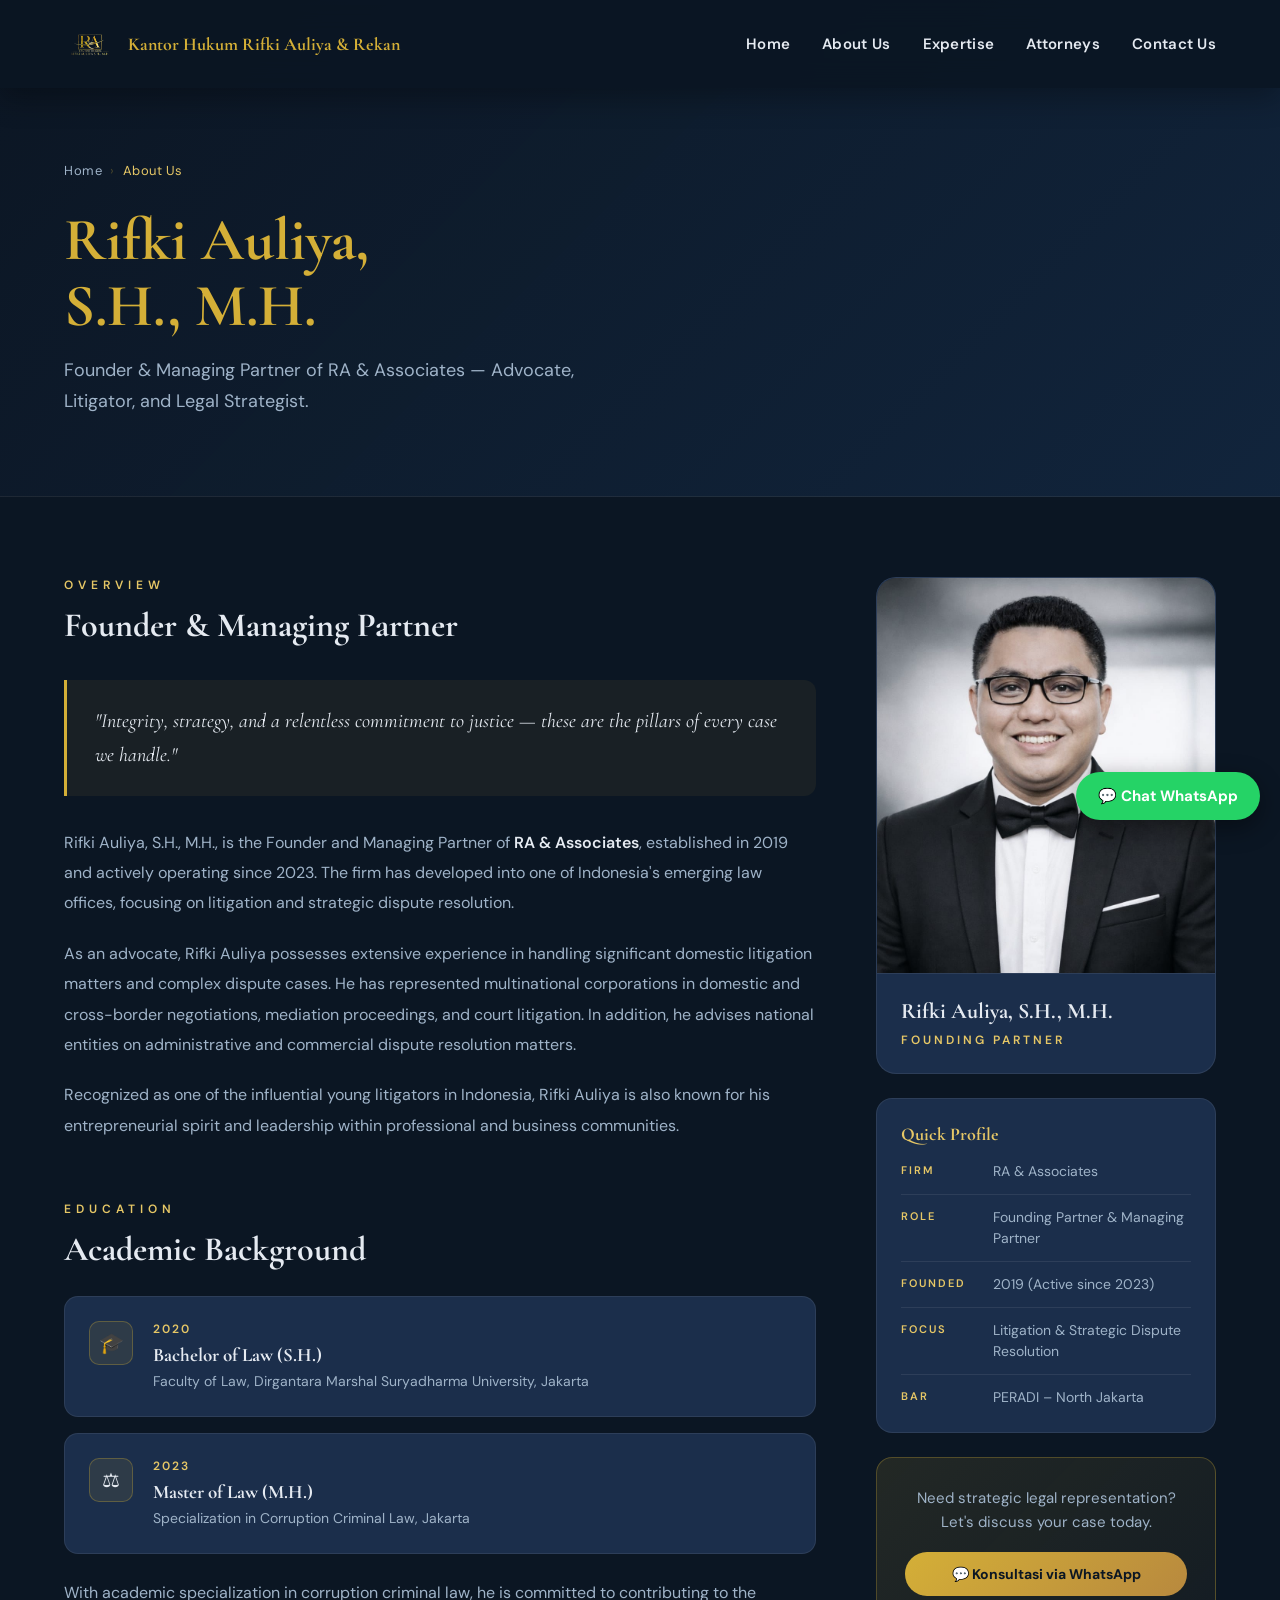
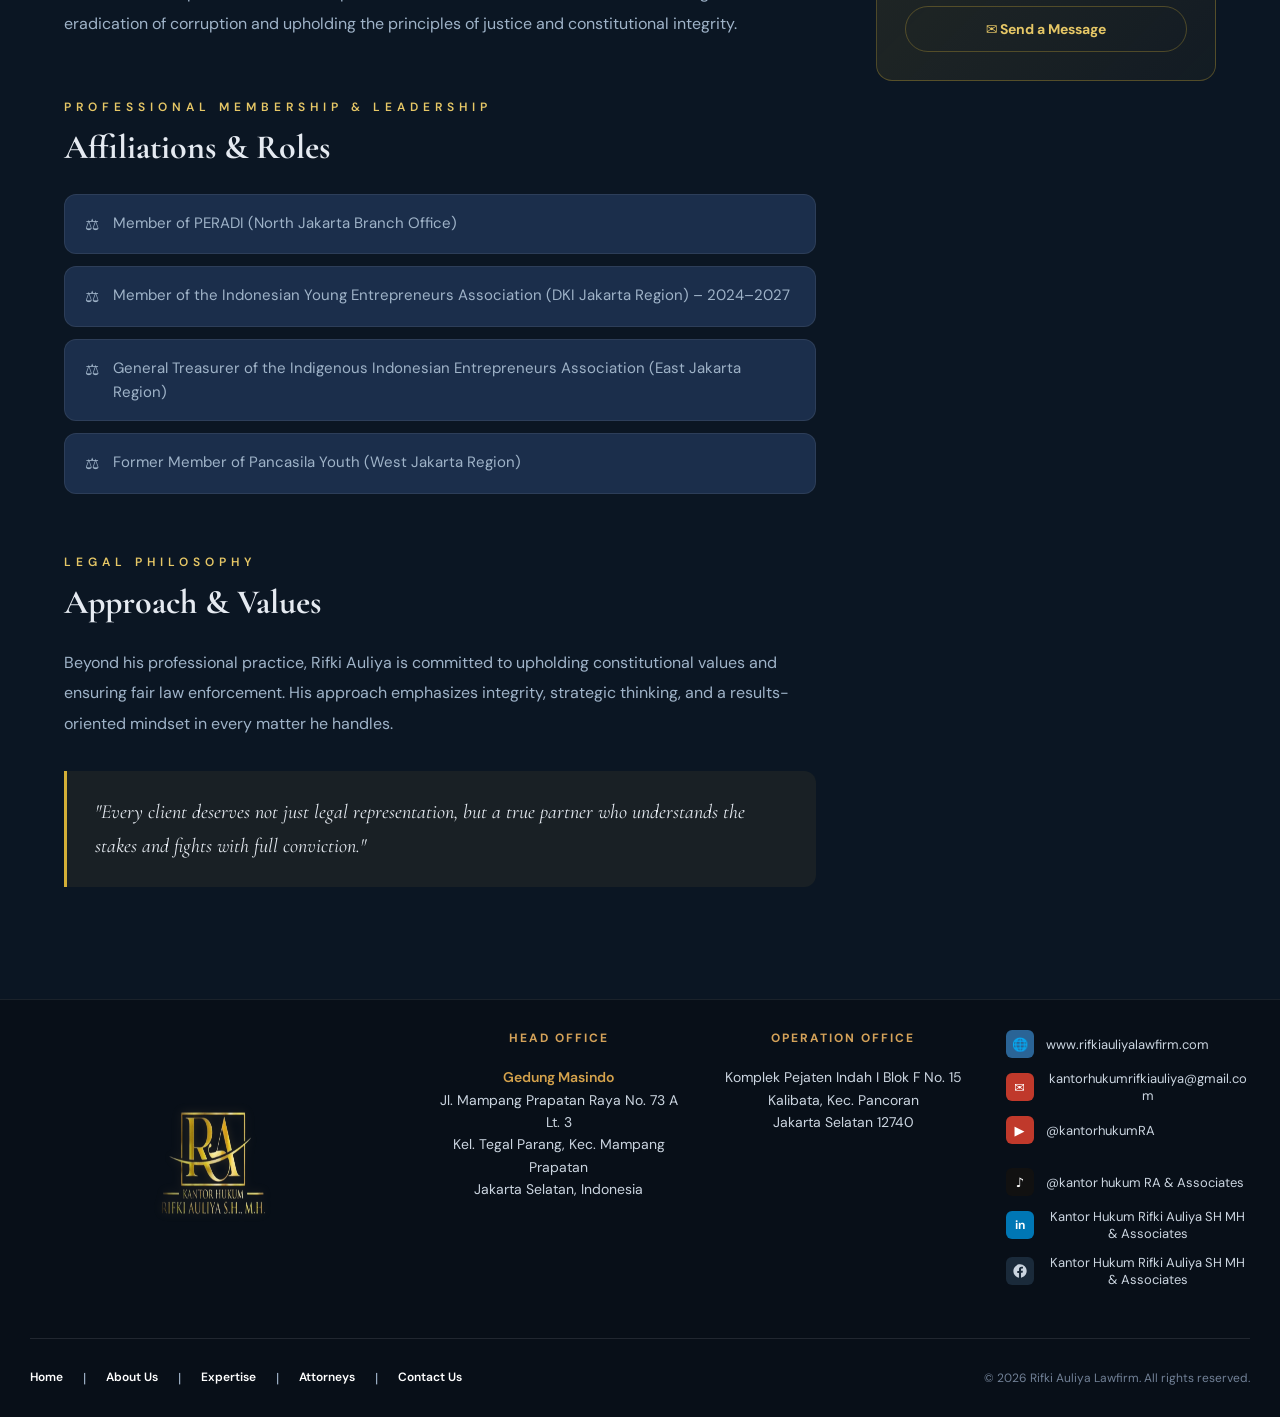
==== commit 5058d77b: "Update Lagi" ====
--- a/about.html
+++ b/about.html
@@ -37,11 +37,36 @@
 
 <!-- ================= MOBILE SIDEBAR ================= -->
 <div class="mobile-sidebar" id="mobileSidebar">
-  <a href="index.html#home">Home</a>
-  <a href="index.html#about">About</a>
-  <a href="index.html#expertise">Expertise</a>
-  <a href="index.html#attorney">Attorneys</a>
-  <a href="index.html#contact">Contact</a>
+    <div class="sidebar-header">
+        <div class="sidebar-logo-wrapper">
+            <img src="assets/img/rifkiauliya_logo.png" alt="Rifki Auliya Lawfirm" class="sidebar-logo">
+        </div>
+        <!-- <button class="close-sidebar" id="closeSidebar" aria-label="Close Menu">
+            <span class="close-icon">&times;</span>
+        </button> -->
+    </div>
+
+    <nav class="mobile-nav-links">
+        <a href="index.html#home">Home <span class="nav-arrow">→</span></a>
+        <a href="index.html#about">About Us <span class="nav-arrow">→</span></a>
+        <a href="index.html#attorney">Attorneys <span class="nav-arrow">→</span></a>
+        <a href="index.html#expertise">Expertise <span class="nav-arrow">→</span></a>
+        <a href="index.html#contact">Contact Us <span class="nav-arrow">→</span></a>
+    </nav>
+
+    <div class="sidebar-bottom-info">
+        <div class="info-group">
+            <h5 class="info-label">OFFICE</h5>
+            <p class="info-text">
+                Jl. Mampang Prapatan Raya No. 73 A Lt. 3<br>
+                Jakarta Selatan, Indonesia
+            </p>
+        </div>
+        <div class="info-group">
+            <h5 class="info-label">BUSINESS HOURS</h5>
+            <p class="info-text">Monday to Friday 9:00 - 18:00</p>
+        </div>
+    </div>
 </div>
 <div class="overlay" id="overlay"></div>
 
@@ -219,13 +244,14 @@
 <footer>
   <div class="footer-top">
       <div class="footer-brand">
-            <img src="./assets/img/rifkiauliya_logo.png" alt="Logo" class="footer-logo-img">
+            <img src="./assets/img/rifkiauliya_logo.png" alt="Logo Kantor Hukum Rifki Auliya" class="footer-logo-img">
             <!-- <p style="font-style: italic; color: #718096;">Advokat & Konsultan Hukum</p> -->
         </div>
 
         <div class="footer-column">
             <h4>Head Office</h4>
             <p>
+              <span class="building-name">Gedung Masindo<br></span>
                 Jl. Mampang Prapatan Raya No. 73 A Lt. 3<br>
                 Kel. Tegal Parang, Kec. Mampang Prapatan<br>
                 Jakarta Selatan, Indonesia
@@ -245,23 +271,42 @@
             <ul class="reach-list">
                 <li>
                     <span class="reach-icon reach-icon-web">🌐</span>
-                    <a href="https://www.rifkiauliyalawfirm.com" target="_blank">www.rifkiauliyalawfirm.com</a>
+                    <a href="https://www.rifkiauliyalawfirm.com" target="_blank" rel="noopener noreferrer">
+                      www.rifkiauliyalawfirm.com
+                    </a>
                 </li>
                 <li>
                     <span class="reach-icon reach-icon-email">✉</span>
-                    <a href="mailto:kantorhukumrifkiauliya@gmail.com">kantorhukumrifkiauliya@gmail.com</a>
+                    <a href="mailto:kantorhukumrifkiauliya@gmail.com">
+                      kantorhukumrifkiauliya@gmail.com
+                    </a>
                 </li>
                 <li>
                     <span class="reach-icon reach-icon-yt">▶</span>
-                    <a href="#" target="_blank">@kantorhukumRA</a>
+                    <a href="https://www.youtube.com/@kantorhukumRA" target="_blank" rel="noopener noreferrer">
+                      @kantorhukumRA
                 </li>
                 <li>
                     <span class="reach-icon reach-icon-tiktok">♪</span>
-                    <a href="#" target="_blank">@kantor hukum RA &amp; Associates</a>
+                    <a href="https://www.tiktok.com/@kantor.hukum.ra" target="_blank" rel="noopener noreferrer">
+                      @kantor hukum RA &amp; Associates
+                    </a>
                 </li>
                 <li>
                     <span class="reach-icon reach-icon-li">in</span>
-                    <a href="#" target="_blank">Kantor Hukum Rifki Auliya SH MH &amp; Associate</a>
+                    <a href="https://www.linkedin.com/in/kantor-hukum-rifki-auliya-dan-rekan-043698330/" target="_blank" rel="noopener noreferrer">
+                      Kantor Hukum Rifki Auliya SH MH &amp; Associates
+                    </a>
+                </li>
+                <li>
+                  <span class="reach-icon">
+                    <svg xmlns="http://www.w3.org/2000/svg" width="16" height="16" fill="currentColor" viewBox="0 0 24 24">
+                    <path d="M22 12.07C22 6.48 17.52 2 12 2S2 6.48 2 12.07c0 5.01 3.66 9.15 8.44 9.93v-7.02H7.9v-2.91h2.54V9.41c0-2.5 1.49-3.89 3.77-3.89 1.09 0 2.23.2 2.23.2v2.46h-1.26c-1.24 0-1.63.77-1.63 1.56v1.88h2.77l-.44 2.91h-2.33V22c4.78-.78 8.45-4.92 8.45-9.93z"/>
+                    </svg>
+                  </span>
+                  <a href="https://www.facebook.com/profile.php?id=61568539971756" target="_blank" rel="noopener noreferrer">
+                    Kantor Hukum Rifki Auliya SH MH & Associates
+                  </a>
                 </li>
             </ul>
         </div>
--- a/assets/css/style.css
+++ b/assets/css/style.css
@@ -472,7 +472,7 @@
 }
 
 /* ================= MOBILE SIDEBAR ================= */
-.mobile-sidebar{
+/* .mobile-sidebar{
   position:fixed;
   top:0;
   left:-100%;
@@ -501,6 +501,145 @@
 
 .mobile-sidebar a:hover{
   color:var(--gold);
+} */
+
+/* Sidebar Container */
+.mobile-sidebar {
+    position: fixed;
+    top: 0;
+    right: -100%; /* Sembunyi total di kanan */
+    width: 85%;
+    max-width: 380px;
+    height: 100vh;
+    background: #ffffff;
+    z-index: 2000;
+    visibility: hidden;
+    /* Efek transisi smooth dan perlahan */
+    transition: right 0.5s cubic-bezier(0.77, 0.2, 0.05, 1.0), 
+                visibility 0.5s ease;
+    display: flex;
+    flex-direction: column;
+    padding: 30px;
+    box-shadow: -10px 0 30px rgba(0,0,0,0.1);
+}
+
+.mobile-sidebar.active {
+    right: 0;
+    visibility: visible;
+}
+
+/* Header & Tombol Close */
+.sidebar-header {
+    display: flex;
+    justify-content: space-between;
+    align-items: center;
+    margin-bottom: 0px;
+}
+
+.sidebar-logo {
+    height: 150px;
+    width: auto;
+}
+
+.close-sidebar {
+    background: none;
+    border: none;
+    font-size: 32px;
+    line-height: 1;
+    color: #051622;
+    cursor: pointer;
+    padding: 10px;
+    transition: transform 0.3s ease;
+}
+
+.close-sidebar:hover {
+    transform: rotate(90deg);
+    color: #D4A259;
+}
+
+/* Navigasi Links */
+.mobile-nav-links {
+    flex-grow: 1;
+}
+
+.mobile-nav-links a {
+    display: flex;
+    justify-content: space-between;
+    align-items: center;
+    padding: 20px 0;
+    font-size: 22px;
+    font-weight: 500;
+    color: #051622;
+    text-decoration: none;
+    border-bottom: 1px solid #f0f0f0;
+    transition: color 0.3s ease;
+}
+
+.nav-arrow {
+    font-size: 18px;
+    color: #D4A259;
+    opacity: 0.4;
+    transition: transform 0.3s ease;
+}
+
+.mobile-nav-links a:hover {
+    color: #D4A259;
+}
+
+.mobile-nav-links a:hover .nav-arrow {
+    transform: translateX(5px);
+    opacity: 1;
+}
+
+/* Informasi Bawah (Alamat & Jam) */
+.sidebar-bottom-info {
+    padding-top: 30px;
+}
+
+.info-label {
+    font-size: 10px;
+    letter-spacing: 2px;
+    color: #D4A259;
+    margin-bottom: 8px;
+    text-transform: uppercase;
+}
+
+.info-text {
+    font-size: 13px;
+    color: #666;
+    line-height: 1.6;
+    margin-bottom: 20px;
+}
+
+/* Overlay Filter */
+.overlay {
+    position: fixed;
+    inset: 0;
+    background: rgba(0, 0, 0, 0.4);
+    backdrop-filter: blur(2px);
+    opacity: 0;
+    pointer-events: none;
+    transition: opacity 0.4s ease;
+    z-index: 1500;
+}
+
+.overlay.active {
+    opacity: 1;
+    pointer-events: auto;
+}
+
+/* Sembunyikan hamburger di desktop */
+.hamburger {
+    display: none;
+    cursor: pointer;
+    font-size: 28px;
+    color: #D4A259;
+}
+
+/* Munculkan hamburger di mobile */
+@media (max-width: 992px) {
+    .nav-menu { display: none; } /* Sembunyikan menu desktop */
+    .hamburger { display: block; } /* Munculkan tombol ☰ */
 }
 
 /* OVERLAY */
@@ -1564,6 +1703,22 @@
   color:var(--muted);
   font-size:14px;
   border-top:1px solid var(--border);
+}
+
+/* Footer Brand Center Mobile */
+.footer-brand{
+    display:flex;
+    justify-content:center;
+}
+
+.footer-logo-img{
+    max-width:140px;
+    height:auto;
+}
+
+.building-name{
+    font-weight:600;
+    color:#d4a24c; /* warna emas seperti judul */
 }
 
 /* ================= RESPONSIVE ================= */
